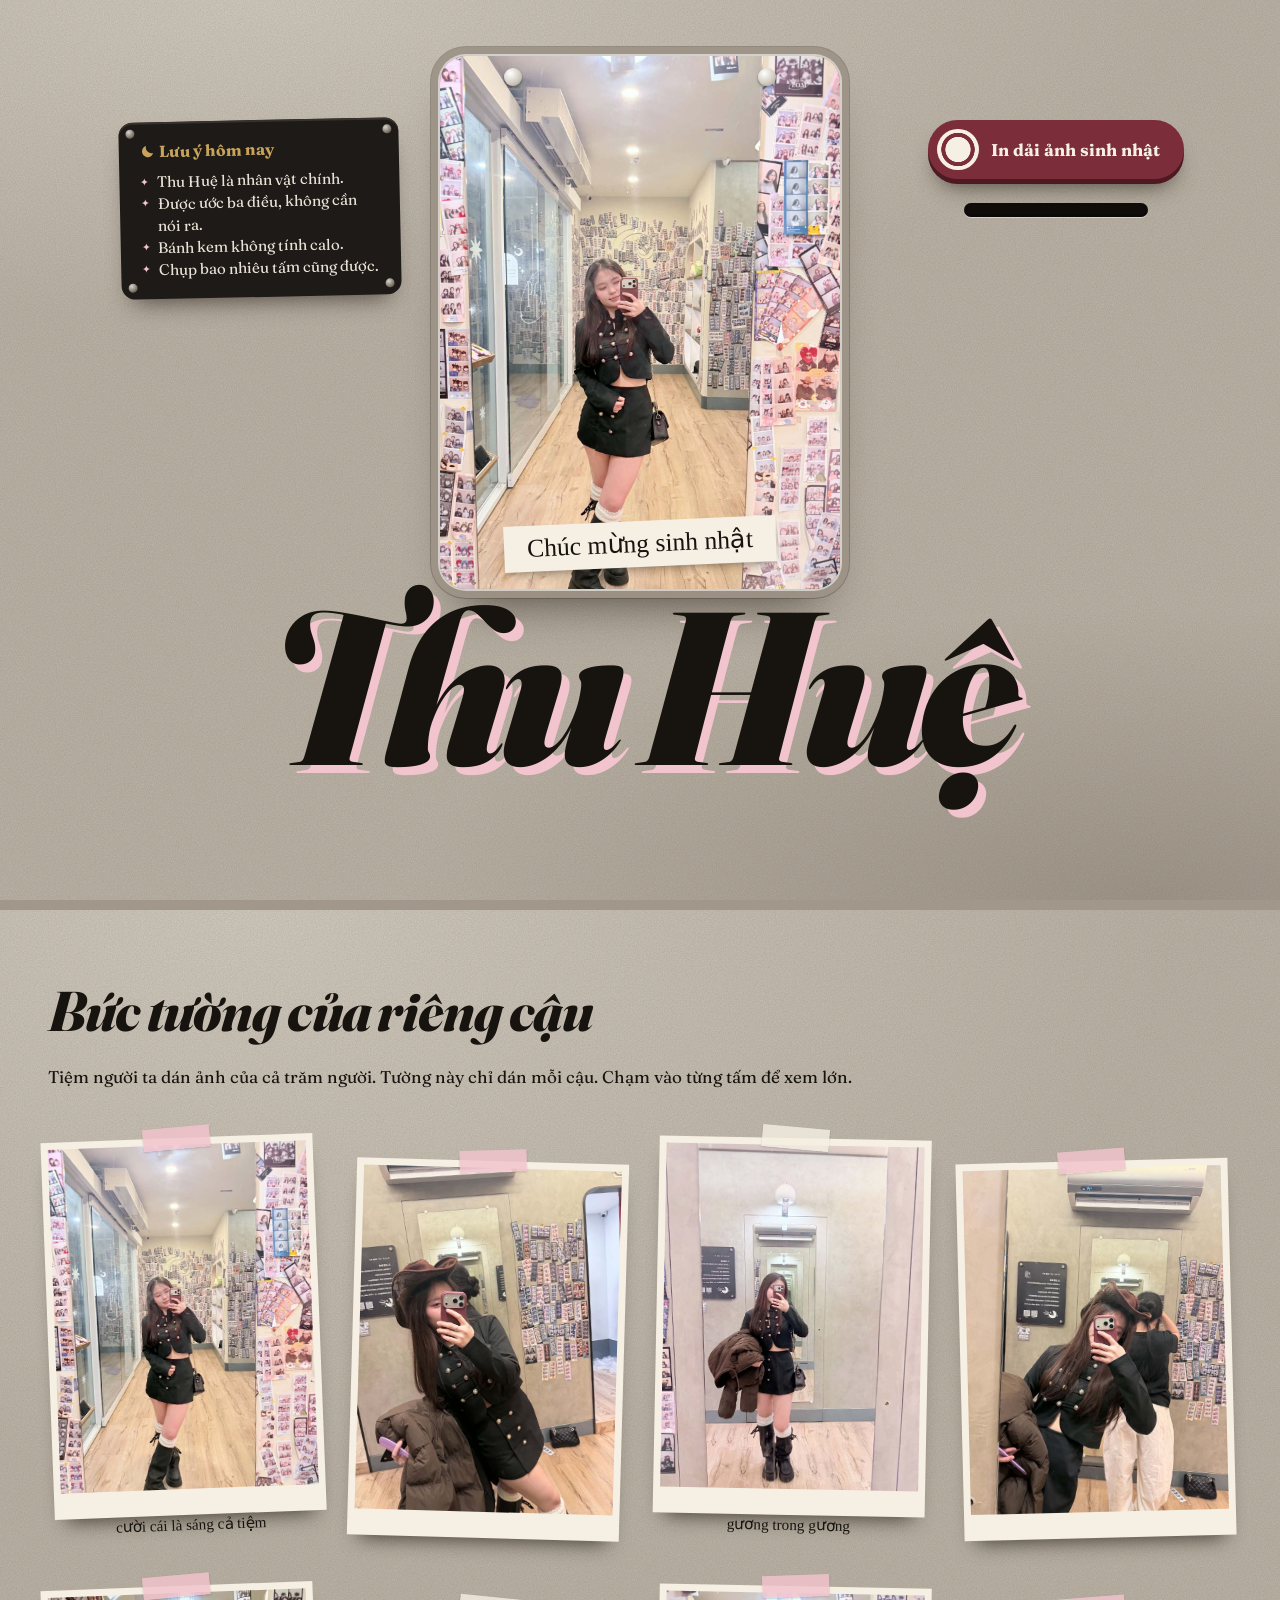
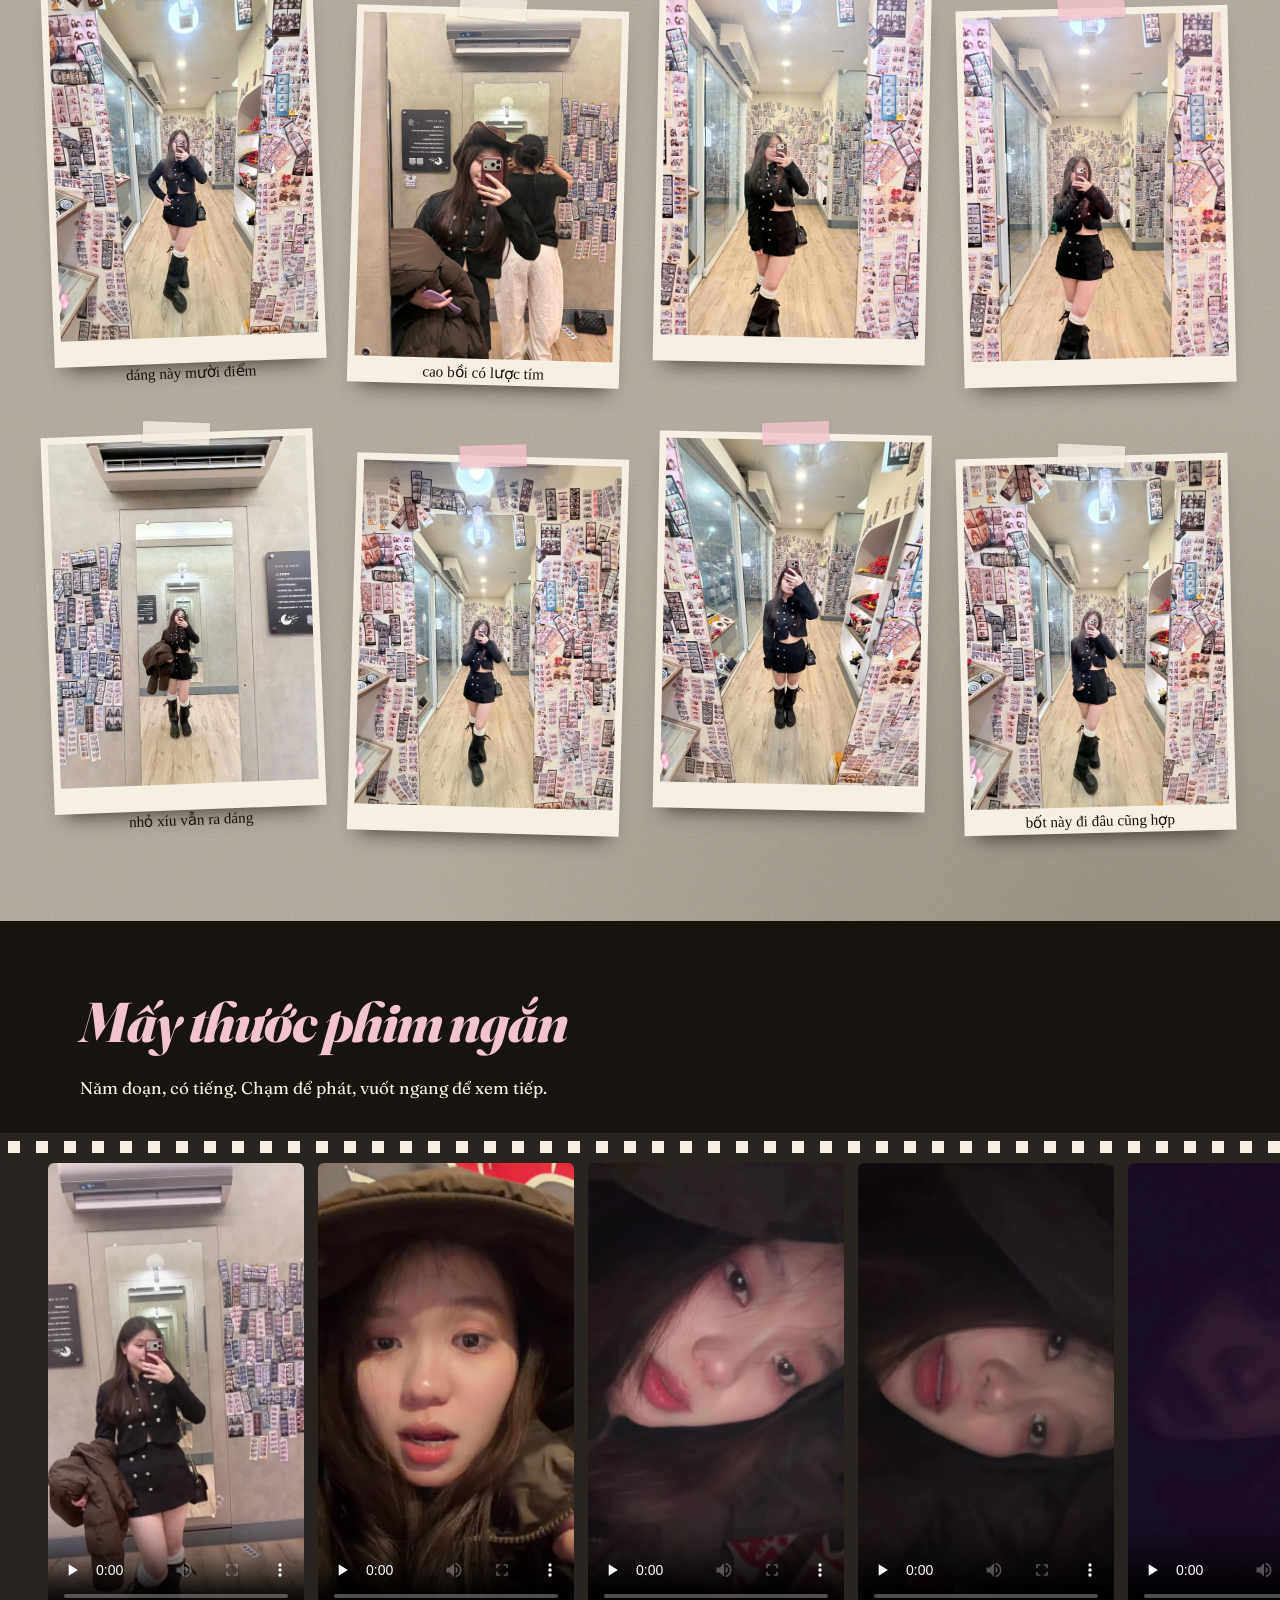
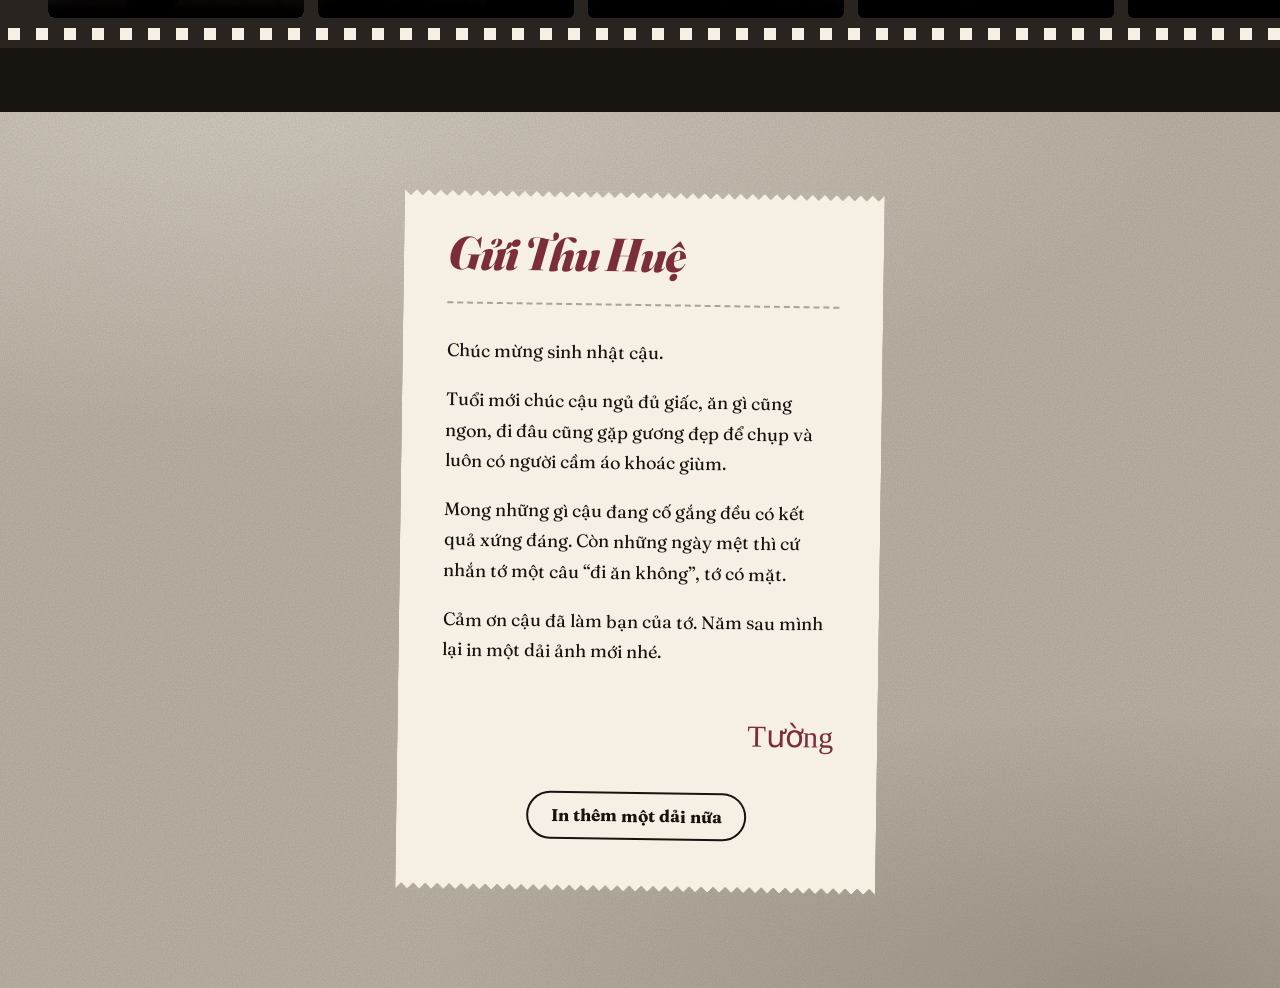
==== sn/index.html @ 232fa2b9 "Add birthday page for Thu Huệ under sn/ Photobooth-themed single page: mirror hero, printable photo " ====
<!doctype html>
<html lang="vi">
<head>
<meta charset="utf-8">
<meta name="viewport" content="width=device-width, initial-scale=1, viewport-fit=cover">
<meta name="robots" content="noindex, nofollow">
<meta name="theme-color" content="#bdb5a8">
<title>Chúc mừng sinh nhật Thu Huệ</title>
<meta name="description" content="Một tiệm photobooth nhỏ mở riêng cho sinh nhật Thu Huệ.">
<meta property="og:title" content="Chúc mừng sinh nhật Thu Huệ">
<meta property="og:description" content="Có một dải ảnh đang chờ cậu bấm in.">
<meta property="og:image" content="assets/img/p01-s.jpg">
<link rel="preload" href="assets/fonts/fraunces-italic-vietnamese.woff2" as="font" type="font/woff2" crossorigin>
<link rel="stylesheet" href="fonts.css">
<link rel="stylesheet" href="style.css?v=1">
</head>
<body>

<div class="flash" aria-hidden="true"></div>
<canvas class="confetti" aria-hidden="true"></canvas>

<header class="hero wall">
  <aside class="plaque" aria-label="Lưu ý hôm nay">
    <i class="screw s1"></i><i class="screw s2"></i><i class="screw s3"></i><i class="screw s4"></i>
    <p class="plaque-title">
      <svg class="moon" viewBox="0 0 24 24" aria-hidden="true"><path d="M20 14.5A8.5 8.5 0 0 1 9.5 4a8.5 8.5 0 1 0 10.5 10.5z"/></svg>
      Lưu ý hôm nay
    </p>
    <ul>
      <li>Thu Huệ là nhân vật chính.</li>
      <li>Được ước ba điều, không cần nói ra.</li>
      <li>Bánh kem không tính calo.</li>
      <li>Chụp bao nhiêu tấm cũng được.</li>
    </ul>
  </aside>

  <div class="mirror">
    <i class="mount m1"></i><i class="mount m2"></i>
    <img src="assets/img/p01.jpg" alt="Thu Huệ chụp ảnh qua gương trong tiệm photobooth, mặc áo khoác đen cúc vàng" width="1200" height="1600" fetchpriority="high">
    <span class="mirror-shine" aria-hidden="true"></span>
  </div>

  <h1 class="title">
    <span class="title-small">Chúc mừng sinh nhật</span>
    <span class="title-name">Thu Huệ</span>
  </h1>

  <div class="booth">
    <button class="shutter" type="button" aria-controls="strip" aria-expanded="false">
      <span class="shutter-ring" aria-hidden="true"></span>
      <span class="shutter-label">In dải ảnh sinh nhật</span>
    </button>
    <div class="slot" aria-hidden="true"></div>
    <div class="strip-window">
      <figure class="strip" id="strip" hidden>
        <img src="assets/img/p02-s.jpg" alt="Thu Huệ đội mũ cao bồi nâu, che nửa mặt bằng điện thoại" loading="lazy" style="object-position:50% 38%">
        <img src="assets/img/p04-s.jpg" alt="Thu Huệ mỉm cười trong hành lang dán kín ảnh" loading="lazy" style="object-position:50% 52%">
        <img src="assets/img/p03-s.jpg" alt="Thu Huệ nghiêng đầu với chiếc mũ cao bồi" loading="lazy" style="object-position:55% 48%">
        <img src="assets/img/p05-s.jpg" alt="Thu Huệ chống tay lên hông trước gương" loading="lazy" style="object-position:50% 52%">
        <figcaption>
          <svg class="moon" viewBox="0 0 24 24" aria-hidden="true"><path d="M20 14.5A8.5 8.5 0 0 1 9.5 4a8.5 8.5 0 1 0 10.5 10.5z"/></svg>
          Thu Huệ, tuổi mới
        </figcaption>
      </figure>
    </div>
  </div>
</header>

<main>
  <section class="gallery wall" aria-labelledby="g-title">
    <h2 id="g-title">Bức tường của riêng cậu</h2>
    <p class="lede">Tiệm người ta dán ảnh của cả trăm người. Tường này chỉ dán mỗi cậu. Chạm vào từng tấm để xem lớn.</p>
    <ul class="pins">
      <li><button type="button" data-i="0"><img src="assets/img/p01-s.jpg" alt="Thu Huệ mỉm cười, nhắm mắt, chụp qua gương" loading="lazy" width="640" height="853"></button><span class="note">cười cái là sáng cả tiệm</span></li>
      <li><button type="button" data-i="1"><img src="assets/img/p02-s.jpg" alt="Cận cảnh Thu Huệ đội mũ cao bồi nâu" loading="lazy" width="640" height="853"></button></li>
      <li><button type="button" data-i="2"><img src="assets/img/p06-s.jpg" alt="Thu Huệ đứng trước gương vô cực, tay ôm áo phao nâu" loading="lazy" width="640" height="853"></button><span class="note">gương trong gương</span></li>
      <li><button type="button" data-i="3"><img src="assets/img/p03-s.jpg" alt="Thu Huệ nghiêng người, mũ cao bồi lệch một bên" loading="lazy" width="640" height="853"></button></li>
      <li><button type="button" data-i="4"><img src="assets/img/p05-s.jpg" alt="Thu Huệ chống hông giữa hành lang dán ảnh" loading="lazy" width="640" height="853"></button><span class="note">dáng này mười điểm</span></li>
      <li><button type="button" data-i="5"><img src="assets/img/p07-s.jpg" alt="Thu Huệ đội mũ cao bồi, tay cầm lược tím" loading="lazy" width="640" height="853"></button><span class="note">cao bồi có lược tím</span></li>
      <li><button type="button" data-i="6"><img src="assets/img/p04-s.jpg" alt="Thu Huệ cười nhẹ sau chiếc điện thoại" loading="lazy" width="640" height="853"></button></li>
      <li><button type="button" data-i="7"><img src="assets/img/p08-s.jpg" alt="Thu Huệ giữa tiệm photobooth, tường dán kín dải ảnh" loading="lazy" width="640" height="853"></button></li>
      <li><button type="button" data-i="8"><img src="assets/img/p10-s.jpg" alt="Tấm gương trên tường bê tông, Thu Huệ đứng nhỏ xíu ở giữa" loading="lazy" width="640" height="853"></button><span class="note">nhỏ xíu vẫn ra dáng</span></li>
      <li><button type="button" data-i="9"><img src="assets/img/p09-s.jpg" alt="Toàn cảnh bức tường ảnh, Thu Huệ đứng giữa khung gương" loading="lazy" width="640" height="853"></button></li>
      <li><button type="button" data-i="10"><img src="assets/img/p12-s.jpg" alt="Thu Huệ chụp từ góc cao, điện thoại che mặt" loading="lazy" width="640" height="853"></button></li>
      <li><button type="button" data-i="11"><img src="assets/img/p11-s.jpg" alt="Thu Huệ bước trong hành lang photobooth" loading="lazy" width="640" height="853"></button><span class="note">bốt này đi đâu cũng hợp</span></li>
    </ul>
  </section>

  <section class="reel" aria-labelledby="r-title">
    <h2 id="r-title">Mấy thước phim ngắn</h2>
    <p class="lede">Năm đoạn, có tiếng. Chạm để phát, vuốt ngang để xem tiếp.</p>
    <div class="film" tabindex="0" role="group" aria-label="Năm video, vuốt ngang để xem">
      <div class="frame"><video src="assets/video/v1.mp4" poster="assets/video/v1.jpg" preload="none" playsinline controls aria-label="Video Thu Huệ xoay người trước gương"></video></div>
      <div class="frame"><video src="assets/video/v2.mp4" poster="assets/video/v2.jpg" preload="none" playsinline controls aria-label="Video Thu Huệ đội mũ, quay cận mặt"></video></div>
      <div class="frame"><video src="assets/video/v3.mp4" poster="assets/video/v3.jpg" preload="none" playsinline controls aria-label="Video Thu Huệ nằm nghiêng nhìn vào máy"></video></div>
      <div class="frame"><video src="assets/video/v4.mp4" poster="assets/video/v4.jpg" preload="none" playsinline controls aria-label="Video Thu Huệ nằm nghiêng, ánh sáng tối"></video></div>
      <div class="frame"><video src="assets/video/v5.mp4" poster="assets/video/v5.jpg" preload="none" playsinline controls aria-label="Video quay trong phòng tối"></video></div>
    </div>
  </section>

  <section class="letter-wrap wall" aria-labelledby="l-title">
    <article class="receipt">
      <h2 id="l-title">Gửi Thu Huệ</h2>
      <p>Chúc mừng sinh nhật cậu.</p>
      <p>Tuổi mới chúc cậu ngủ đủ giấc, ăn gì cũng ngon, đi đâu cũng gặp gương đẹp để chụp và luôn có người cầm áo khoác giùm.</p>
      <p>Mong những gì cậu đang cố gắng đều có kết quả xứng đáng. Còn những ngày mệt thì cứ nhắn tớ một câu “đi ăn không”, tớ có mặt.</p>
      <p>Cảm ơn cậu đã làm bạn của tớ. Năm sau mình lại in một dải ảnh mới nhé.</p>
      <p class="sign">Tường</p>
      <button class="again" type="button">In thêm một dải nữa</button>
    </article>
  </section>
</main>

<dialog class="lightbox" aria-label="Xem ảnh lớn">
  <img alt="">
  <div class="lb-bar">
    <button type="button" class="lb-prev" aria-label="Ảnh trước">‹</button>
    <span class="lb-count" aria-live="polite"></span>
    <button type="button" class="lb-next" aria-label="Ảnh sau">›</button>
    <button type="button" class="lb-close">Đóng</button>
  </div>
</dialog>

<script src="script.js?v=1" defer></script>
</body>
</html>
---- sn/fonts.css ----
@font-face {
  font-family: 'Fraunces';
  font-style: italic;
  font-weight: 300 900;
  font-display: swap;
  src: url(assets/fonts/fraunces-italic-vietnamese.woff2) format('woff2');
  unicode-range: U+0102-0103, U+0110-0111, U+0128-0129, U+0168-0169, U+01A0-01A1, U+01AF-01B0, U+0300-0301, U+0303-0304, U+0308-0309, U+0323, U+0329, U+1EA0-1EF9, U+20AB;
}
@font-face {
  font-family: 'Fraunces';
  font-style: italic;
  font-weight: 300 900;
  font-display: swap;
  src: url(assets/fonts/fraunces-italic-latin-ext.woff2) format('woff2');
  unicode-range: U+0100-02BA, U+02BD-02C5, U+02C7-02CC, U+02CE-02D7, U+02DD-02FF, U+0304, U+0308, U+0329, U+1D00-1DBF, U+1E00-1E9F, U+1EF2-1EFF, U+2020, U+20A0-20AB, U+20AD-20C4, U+2113, U+2C60-2C7F, U+A720-A7FF;
}
@font-face {
  font-family: 'Fraunces';
  font-style: italic;
  font-weight: 300 900;
  font-display: swap;
  src: url(assets/fonts/fraunces-italic-latin.woff2) format('woff2');
  unicode-range: U+0000-00FF, U+0131, U+0152-0153, U+02BB-02BC, U+02C6, U+02DA, U+02DC, U+0304, U+0308, U+0329, U+2000-206F, U+20AC, U+2122, U+2191, U+2193, U+2212, U+2215, U+FEFF, U+FFFD;
}
@font-face {
  font-family: 'Fraunces';
  font-style: normal;
  font-weight: 300 900;
  font-display: swap;
  src: url(assets/fonts/fraunces-normal-vietnamese.woff2) format('woff2');
  unicode-range: U+0102-0103, U+0110-0111, U+0128-0129, U+0168-0169, U+01A0-01A1, U+01AF-01B0, U+0300-0301, U+0303-0304, U+0308-0309, U+0323, U+0329, U+1EA0-1EF9, U+20AB;
}
@font-face {
  font-family: 'Fraunces';
  font-style: normal;
  font-weight: 300 900;
  font-display: swap;
  src: url(assets/fonts/fraunces-normal-latin-ext.woff2) format('woff2');
  unicode-range: U+0100-02BA, U+02BD-02C5, U+02C7-02CC, U+02CE-02D7, U+02DD-02FF, U+0304, U+0308, U+0329, U+1D00-1DBF, U+1E00-1E9F, U+1EF2-1EFF, U+2020, U+20A0-20AB, U+20AD-20C4, U+2113, U+2C60-2C7F, U+A720-A7FF;
}
@font-face {
  font-family: 'Fraunces';
  font-style: normal;
  font-weight: 300 900;
  font-display: swap;
  src: url(assets/fonts/fraunces-normal-latin.woff2) format('woff2');
  unicode-range: U+0000-00FF, U+0131, U+0152-0153, U+02BB-02BC, U+02C6, U+02DA, U+02DC, U+0304, U+0308, U+0329, U+2000-206F, U+20AC, U+2122, U+2191, U+2193, U+2212, U+2215, U+FEFF, U+FFFD;
}
@font-face {
  font-family: 'Pangolin';
  font-style: normal;
  font-weight: 400;
  font-display: swap;
  src: url(assets/fonts/pangolin-normal-vietnamese.woff2) format('woff2');
  unicode-range: U+0102-0103, U+0110-0111, U+0128-0129, U+0168-0169, U+01A0-01A1, U+01AF-01B0, U+0300-0301, U+0303-0304, U+0308-0309, U+0323, U+0329, U+1EA0-1EF9, U+20AB;
}
@font-face {
  font-family: 'Pangolin';
  font-style: normal;
  font-weight: 400;
  font-display: swap;
  src: url(assets/fonts/pangolin-normal-latin-ext.woff2) format('woff2');
  unicode-range: U+0100-02BA, U+02BD-02C5, U+02C7-02CC, U+02CE-02D7, U+02DD-02FF, U+0304, U+0308, U+0329, U+1D00-1DBF, U+1E00-1E9F, U+1EF2-1EFF, U+2020, U+20A0-20AB, U+20AD-20C4, U+2113, U+2C60-2C7F, U+A720-A7FF;
}
@font-face {
  font-family: 'Pangolin';
  font-style: normal;
  font-weight: 400;
  font-display: swap;
  src: url(assets/fonts/pangolin-normal-latin.woff2) format('woff2');
  unicode-range: U+0000-00FF, U+0131, U+0152-0153, U+02BB-02BC, U+02C6, U+02DA, U+02DC, U+0304, U+0308, U+0329, U+2000-206F, U+20AC, U+2122, U+2191, U+2193, U+2212, U+2215, U+FEFF, U+FFFD;
}
---- sn/style.css ----
/* Tiệm photobooth sinh nhật Thu Huệ
   Bảng màu lấy từ chính bộ ảnh: tường bê tông, áo khoác đen cúc vàng,
   ốp điện thoại đỏ mận, dải ảnh hồng phấn. */
:root {
  --wall: #bdb5a8;
  --wall-deep: #a1978a;
  --ink: #17130f;
  --paper: #f6efe3;
  --plum: #7b2d3a;
  --gold: #c8a35a;
  --pink: #f2c4cd;
  --display: "Fraunces", "Times New Roman", serif;
  --hand: "Pangolin", "Comic Sans MS", cursive;
  --pad: clamp(16px, 5vw, 48px);
}

*, *::before, *::after { box-sizing: border-box; }
html { scroll-behavior: smooth; -webkit-text-size-adjust: 100%; }
body {
  margin: 0;
  background: var(--wall);
  color: var(--ink);
  font-family: var(--display);
  font-size: 1.0625rem;
  line-height: 1.6;
  overflow-x: hidden;
}
img, video { display: block; max-width: 100%; }
img { height: auto; }
button { font: inherit; color: inherit; cursor: pointer; }
:focus-visible { outline: 3px solid var(--plum); outline-offset: 3px; }

/* Tường bê tông: nhiễu hạt + vệt sáng loang */
.wall {
  background-color: var(--wall);
  background-image:
    url("data:image/svg+xml,%3Csvg xmlns='http://www.w3.org/2000/svg' width='240' height='240'%3E%3Cfilter id='n'%3E%3CfeTurbulence type='fractalNoise' baseFrequency='.85' numOctaves='3' stitchTiles='stitch'/%3E%3CfeColorMatrix values='0 0 0 0 .1 0 0 0 0 .08 0 0 0 0 .06 0 0 0 .22 0'/%3E%3C/filter%3E%3Crect width='240' height='240' filter='url(%23n)'/%3E%3C/svg%3E"),
    radial-gradient(120% 60% at 20% 0%, rgba(255, 250, 240, .35), transparent 60%),
    radial-gradient(90% 50% at 90% 100%, rgba(60, 48, 36, .22), transparent 65%);
}

h2 {
  font-size: clamp(2rem, 7vw, 3.5rem);
  font-weight: 800;
  font-style: italic;
  font-variation-settings: "opsz" 144;
  line-height: 1.05;
  letter-spacing: -.02em;
  margin: 0 0 .4em;
}
.lede { max-width: 34em; margin: 0 0 2rem; }

.moon { width: 1em; height: 1em; fill: currentColor; vertical-align: -.12em; }

/* ---------- Hero ---------- */
.hero {
  position: relative;
  min-height: 100svh;
  padding: var(--pad) var(--pad) 5rem;
  display: grid;
  grid-template-columns: minmax(0, 1fr);
  justify-items: center;
  row-gap: 1.25rem;
}

.plaque {
  position: relative;
  justify-self: start;
  background: #1d1a17;
  color: #e9e2d6;
  border-radius: 14px;
  padding: 1.1rem 1.4rem 1.1rem 1.3rem;
  font-size: .875rem;
  line-height: 1.45;
  box-shadow: 0 2px 0 #38322c inset, 0 14px 24px -12px rgba(30, 22, 14, .7);
  max-width: 17.5rem;
  transform: rotate(-1.2deg);
}
.plaque-title {
  margin: 0 0 .5rem;
  font-weight: 700;
  font-size: 1rem;
  color: var(--gold);
}
.plaque ul { margin: 0; padding: 0; list-style: none; }
.plaque li { padding-left: 1.1em; position: relative; }
.plaque li::before { content: "✦"; position: absolute; left: 0; font-size: .7em; top: .3em; color: var(--pink); }
.screw {
  position: absolute; width: 9px; height: 9px; border-radius: 50%;
  background: radial-gradient(circle at 35% 30%, #d9d3c9, #6d665d 70%);
}
.s1 { top: 7px; left: 7px; } .s2 { top: 7px; right: 7px; }
.s3 { bottom: 7px; left: 7px; } .s4 { bottom: 7px; right: 7px; }

.mirror {
  position: relative;
  width: min(100%, 25rem);
  aspect-ratio: 3 / 4;
  border-radius: 26px;
  overflow: hidden;
  background: #8d857a;
  box-shadow:
    0 0 0 2px rgba(255, 255, 255, .55),
    0 0 0 9px rgba(160, 151, 138, .9),
    0 0 0 10px rgba(70, 58, 46, .35),
    0 30px 50px -22px rgba(30, 22, 14, .75);
}
.mirror img { width: 100%; height: 100%; object-fit: cover; object-position: 50% 30%; }
.mount {
  position: absolute; z-index: 2; top: 12px; width: 18px; height: 18px; border-radius: 50%;
  background: radial-gradient(circle at 35% 30%, #fff, #cfc8bc 60%, #9a9186);
  box-shadow: 0 2px 3px rgba(0, 0, 0, .35);
}
.m1 { left: 16%; } .m2 { right: 16%; }
.mirror-shine {
  position: absolute; inset: 0; pointer-events: none;
  background: linear-gradient(115deg, transparent 38%, rgba(255, 255, 255, .28) 46%, transparent 54%);
  transform: translateX(-70%);
  animation: shine 1.6s .5s ease-out forwards;
}
@keyframes shine { to { transform: translateX(70%); } }

.title {
  margin: -3.4rem 0 0;
  position: relative;
  z-index: 3;
  text-align: center;
  line-height: .86;
  font-weight: 400;
}
.title-small {
  display: inline-block;
  font-family: var(--hand);
  font-size: clamp(1.15rem, 4.6vw, 1.6rem);
  background: var(--paper);
  padding: .3em .9em;
  transform: rotate(-2.5deg);
  box-shadow: 0 6px 12px -6px rgba(30, 22, 14, .6);
  line-height: 1.2;
}
.title-name {
  display: block;
  margin-top: .12em;
  font-size: clamp(4.6rem, 25vw, 12rem);
  font-weight: 900;
  font-style: italic;
  font-variation-settings: "opsz" 144, "SOFT" 100, "WONK" 1;
  letter-spacing: -.045em;
  color: var(--ink);
  text-shadow: .035em .035em 0 var(--pink);
  white-space: nowrap;
}

/* Máy in dải ảnh */
.booth { width: min(100%, 22rem); display: grid; justify-items: center; margin-top: .5rem; }
.shutter {
  display: flex; align-items: center; gap: .8rem;
  background: var(--plum); color: var(--paper);
  border: 0; border-radius: 999px;
  padding: .55rem 1.5rem .55rem .6rem;
  font-weight: 700; font-size: 1.0625rem;
  box-shadow: 0 5px 0 #4d1a23, 0 16px 22px -10px rgba(30, 22, 14, .7);
  transition: transform .12s, box-shadow .12s;
}
.shutter:active { transform: translateY(4px); box-shadow: 0 1px 0 #4d1a23, 0 8px 12px -8px rgba(30, 22, 14, .7); }
.shutter-ring {
  width: 2.6rem; height: 2.6rem; border-radius: 50%;
  background: radial-gradient(circle, var(--paper) 0 42%, transparent 44% 56%, var(--paper) 58%);
}
.shutter[aria-expanded="false"] .shutter-ring { animation: pulse 1.8s ease-in-out infinite; }
@keyframes pulse { 50% { transform: scale(.88); } }

.slot {
  width: 11.5rem; height: 14px; margin-top: 1.5rem;
  border-radius: 7px;
  background: #0f0c0a;
  box-shadow: 0 1px 0 rgba(255, 255, 255, .45), 0 -2px 3px rgba(0, 0, 0, .35) inset;
  position: relative; z-index: 2;
}
.strip-window { overflow: hidden; margin-top: -7px; padding: 0 1.5rem 2rem; }
.strip {
  width: 10rem; margin: 0;
  background: var(--ink);
  padding: .5rem .5rem .1rem;
  display: grid; gap: .4rem;
  box-shadow: 0 18px 24px -14px rgba(30, 22, 14, .8);
  transform-origin: 50% 0;
}
.strip[hidden] { display: none; }
.strip img { width: 100%; aspect-ratio: 4 / 3; object-fit: cover; filter: saturate(.92) contrast(1.04); }
.strip figcaption {
  color: var(--pink); font-family: var(--hand);
  font-size: .95rem; text-align: center; padding: .15rem 0 .45rem;
}
.strip.printing { animation: print 2.6s steps(22, end) both, sway 5s 2.6s ease-in-out infinite alternate; }
@keyframes print { from { transform: translateY(-101%); } to { transform: translateY(0); } }
@keyframes sway { from { transform: rotate(-1.4deg); } to { transform: rotate(1.4deg); } }

.flash {
  position: fixed; inset: 0; z-index: 50; background: #fff;
  opacity: 0; pointer-events: none;
}
.flash.on { animation: flash .55s ease-out; }
@keyframes flash { 0% { opacity: 0; } 12% { opacity: 1; } 100% { opacity: 0; } }
.confetti { position: fixed; inset: 0; z-index: 40; width: 100%; height: 100%; pointer-events: none; }

/* ---------- Tường ảnh ---------- */
.gallery { padding: 4.5rem var(--pad) 5.5rem; border-top: 10px solid var(--wall-deep); }
.pins {
  list-style: none; margin: 0; padding: 0;
  display: grid;
  grid-template-columns: repeat(2, minmax(0, 1fr));
  gap: 2rem 1rem;
}
.pins li { position: relative; transform: rotate(var(--r, 0deg)); }
.pins li:nth-child(4n + 1) { --r: -2.2deg; }
.pins li:nth-child(4n + 2) { --r: 1.6deg; margin-top: 1.4rem; }
.pins li:nth-child(4n + 3) { --r: 1.1deg; }
.pins li:nth-child(4n) { --r: -1.4deg; margin-top: 1.4rem; }
.pins button {
  display: block; width: 100%;
  background: var(--paper); border: 0; padding: 7px 7px 26px;
  box-shadow: 0 14px 20px -12px rgba(30, 22, 14, .75);
  transition: transform .18s;
}
.pins button:hover, .pins button:focus-visible { transform: scale(1.03) rotate(calc(var(--r) * -1)); }
.pins img { width: 100%; aspect-ratio: 3 / 4; object-fit: cover; }
/* băng dính giấy */
.pins li::before {
  content: ""; position: absolute; z-index: 1;
  top: -11px; left: 50%; width: 4.2rem; height: 1.35rem;
  transform: translateX(-50%) rotate(-3deg);
  background: rgba(242, 196, 205, .82);
  box-shadow: 0 1px 2px rgba(0, 0, 0, .15);
}
.pins li:nth-child(3n)::before { background: rgba(246, 239, 227, .8); transform: translateX(-50%) rotate(4deg); }
.note {
  position: absolute; left: 0; right: 0; bottom: 3px;
  font-family: var(--hand); font-size: .82rem; line-height: 1.2;
  text-align: center; pointer-events: none; padding: 0 6px;
  white-space: nowrap; overflow: hidden; text-overflow: ellipsis;
}

/* ---------- Thước phim ---------- */
.reel { background: var(--ink); color: var(--paper); padding: 4.5rem 0 4rem; }
.reel h2, .reel .lede { margin-left: var(--pad); margin-right: var(--pad); }
.reel h2 { color: var(--pink); }
.film {
  display: flex; gap: 14px;
  overflow-x: auto; scroll-snap-type: x mandatory;
  padding: 30px var(--pad);
  scrollbar-width: thin; scrollbar-color: var(--gold) transparent;
  /* lỗ phim trên và dưới */
  background:
    radial-gradient(circle, var(--ink) 0 100%) 0 0 / 0 0,
    repeating-linear-gradient(90deg, #f6efe3 0 12px, transparent 12px 28px) local 8px 8px / 100% 12px no-repeat,
    repeating-linear-gradient(90deg, #f6efe3 0 12px, transparent 12px 28px) local 8px calc(100% - 8px) / 100% 12px no-repeat,
    #2a2420;
}
.frame {
  flex: 0 0 min(68vw, 17rem);
  scroll-snap-align: center;
  aspect-ratio: 9 / 16;
  background: #000; border-radius: 6px; overflow: hidden;
}
.frame video { width: 100%; height: 100%; object-fit: cover; }

/* ---------- Lá thư in trên giấy hoá đơn ---------- */
.letter-wrap { padding: 5rem var(--pad) 6rem; display: grid; justify-items: center; }
.receipt {
  width: min(100%, 30rem);
  background: var(--paper);
  padding: 2.5rem clamp(1.4rem, 6vw, 2.75rem) 3.25rem;
  transform: rotate(.8deg);
  box-shadow: 0 26px 40px -22px rgba(30, 22, 14, .8);
  /* mép giấy xé răng cưa */
  --tooth: 12px;
  -webkit-mask:
    conic-gradient(from -45deg at bottom, #0000, #000 1deg 89deg, #0000 90deg) bottom / var(--tooth) 51% repeat-x,
    conic-gradient(from 135deg at top, #0000, #000 1deg 89deg, #0000 90deg) top / var(--tooth) 51% repeat-x;
  mask:
    conic-gradient(from -45deg at bottom, #0000, #000 1deg 89deg, #0000 90deg) bottom / var(--tooth) 51% repeat-x,
    conic-gradient(from 135deg at top, #0000, #000 1deg 89deg, #0000 90deg) top / var(--tooth) 51% repeat-x;
}
.receipt h2 { font-size: clamp(2rem, 8vw, 2.9rem); color: var(--plum); border-bottom: 2px dashed rgba(23, 19, 15, .35); padding-bottom: .5em; margin-bottom: .7em; }
.receipt p { margin: 0 0 1em; font-size: 1.125rem; line-height: 1.7; }
.sign { font-family: var(--hand); font-size: 1.9rem !important; text-align: right; margin-top: 1.4em !important; color: var(--plum); }
.again {
  display: block; margin: 1.5rem auto 0;
  background: none; border: 2px solid var(--ink); border-radius: 999px;
  padding: .5rem 1.4rem; font-weight: 700;
}
.again:hover { background: var(--ink); color: var(--paper); }

/* ---------- Lightbox ---------- */
.lightbox {
  border: 0; padding: 0; background: transparent;
  max-width: 100vw; max-height: 100dvh; width: 100vw; height: 100dvh;
  color: var(--paper);
}
.lightbox[open] { display: grid; grid-template-rows: minmax(0, 1fr) auto; }
.lightbox::backdrop { background: rgba(15, 12, 10, .94); }
.lightbox img { width: 100%; height: 100%; object-fit: contain; padding: 12px; }
.lb-bar { display: flex; align-items: center; justify-content: center; gap: .75rem; padding: .6rem 1rem calc(.9rem + env(safe-area-inset-bottom)); }
.lb-bar button {
  background: var(--paper); color: var(--ink); border: 0; border-radius: 999px;
  min-width: 2.75rem; height: 2.75rem; padding: 0 1rem; font-weight: 700; font-size: 1.1rem;
}
.lb-count { font-family: var(--hand); min-width: 4.5ch; text-align: center; }

/* ---------- Màn hình rộng ---------- */
@media (min-width: 880px) {
  .hero {
    grid-template-columns: minmax(0, 1fr) minmax(0, 25rem) minmax(0, 1fr);
    grid-template-rows: auto auto 1fr;
    column-gap: 2.5rem;
    align-items: start;
    padding-top: 3.5rem;
  }
  .plaque { grid-column: 1; grid-row: 1; justify-self: end; margin-top: 4rem; font-size: .95rem; }
  .mirror { grid-column: 2; grid-row: 1; }
  .title { grid-column: 1 / -1; grid-row: 2; margin-top: -5.5rem; }
  .title-name { font-size: clamp(9rem, 17vw, 15rem); }
  .booth { grid-column: 3; grid-row: 1; justify-self: start; margin-top: 4rem; }
  .pins { grid-template-columns: repeat(4, minmax(0, 1fr)); gap: 3rem 2rem; max-width: 76rem; margin-inline: auto; }
  .gallery h2, .gallery .lede { max-width: 76rem; margin-inline: auto; }
  .gallery .lede { margin-bottom: 3rem; }
  .gallery h2 + .lede { max-width: 76rem; }
  .note { font-size: .95rem; }
  .frame { flex-basis: 16rem; }
  .film { justify-content: safe center; }
  .reel h2, .reel .lede { max-width: 76rem; margin-inline: auto; padding-inline: var(--pad); }
}

@media (prefers-reduced-motion: reduce) {
  html { scroll-behavior: auto; }
  .mirror-shine, .shutter-ring { animation: none !important; }
  .strip.printing { animation: none; }
  .flash.on { animation: none; }
  .pins button { transition: none; }
}
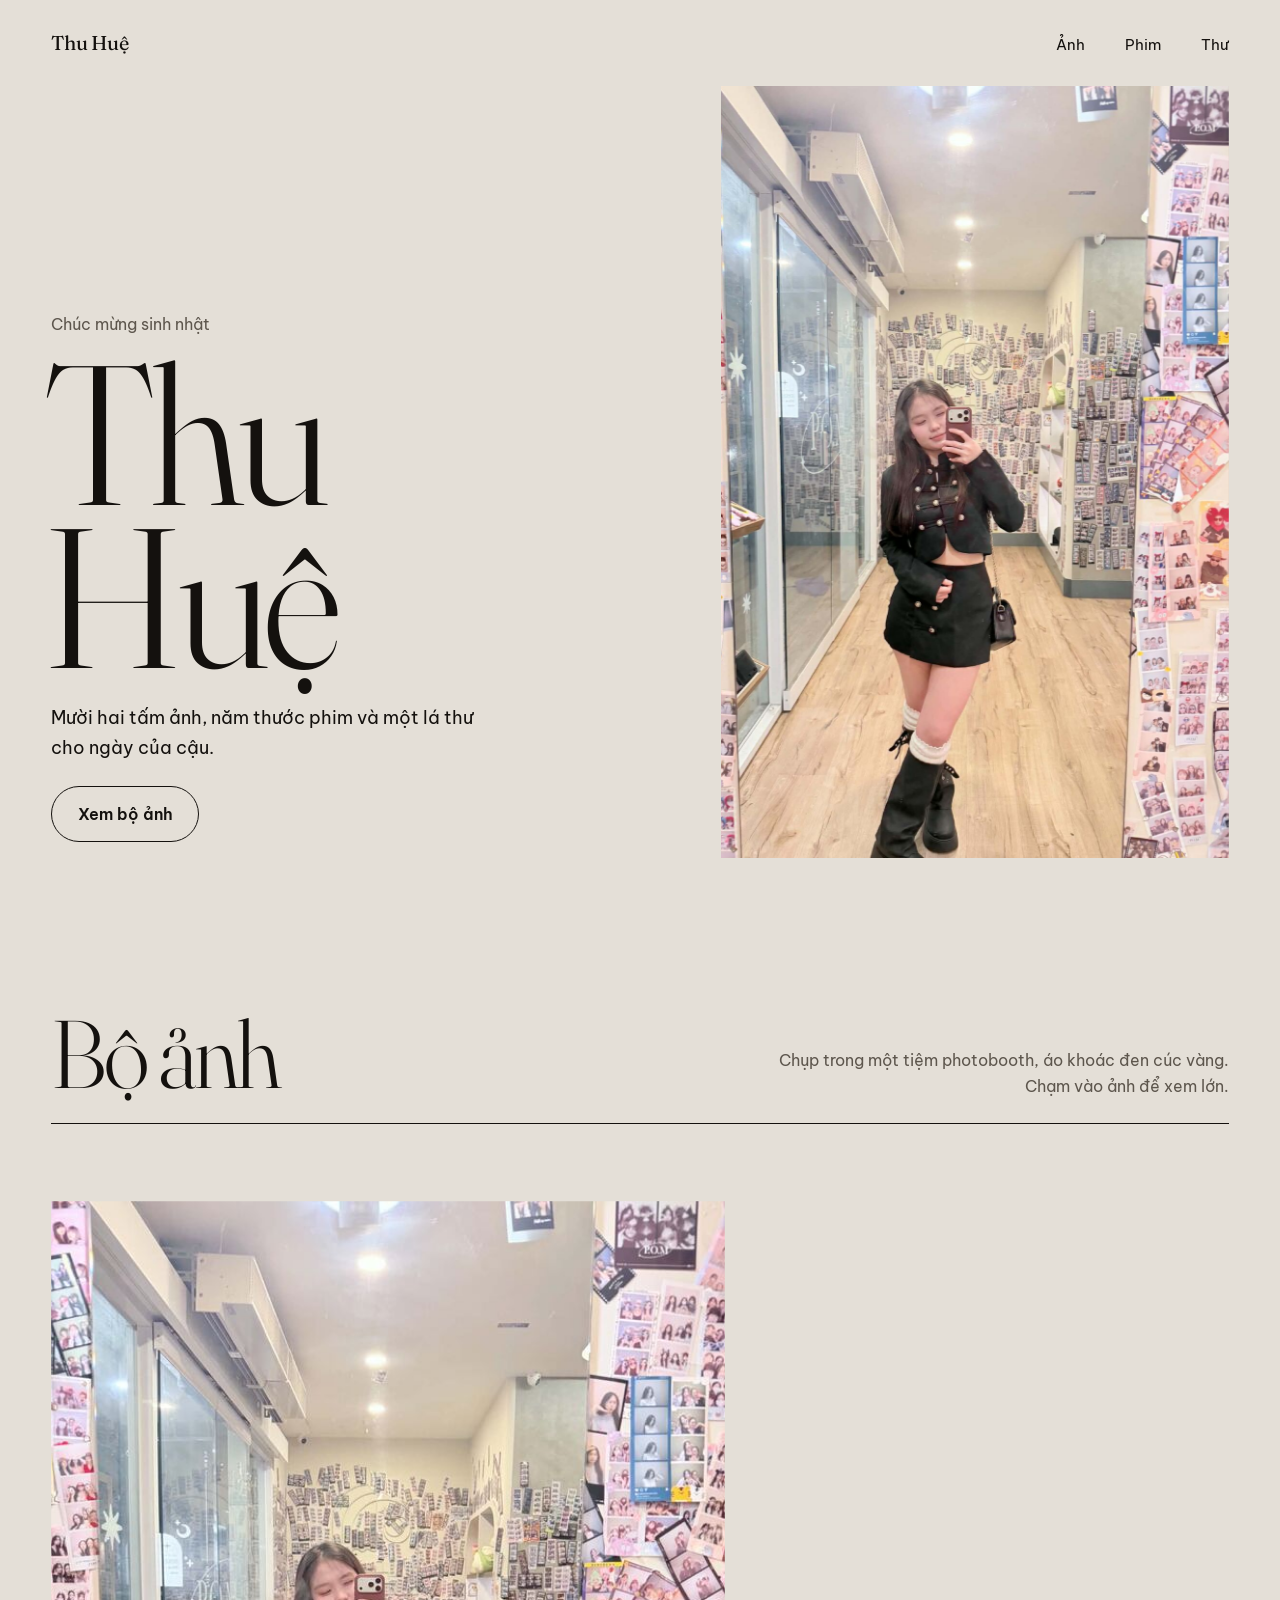
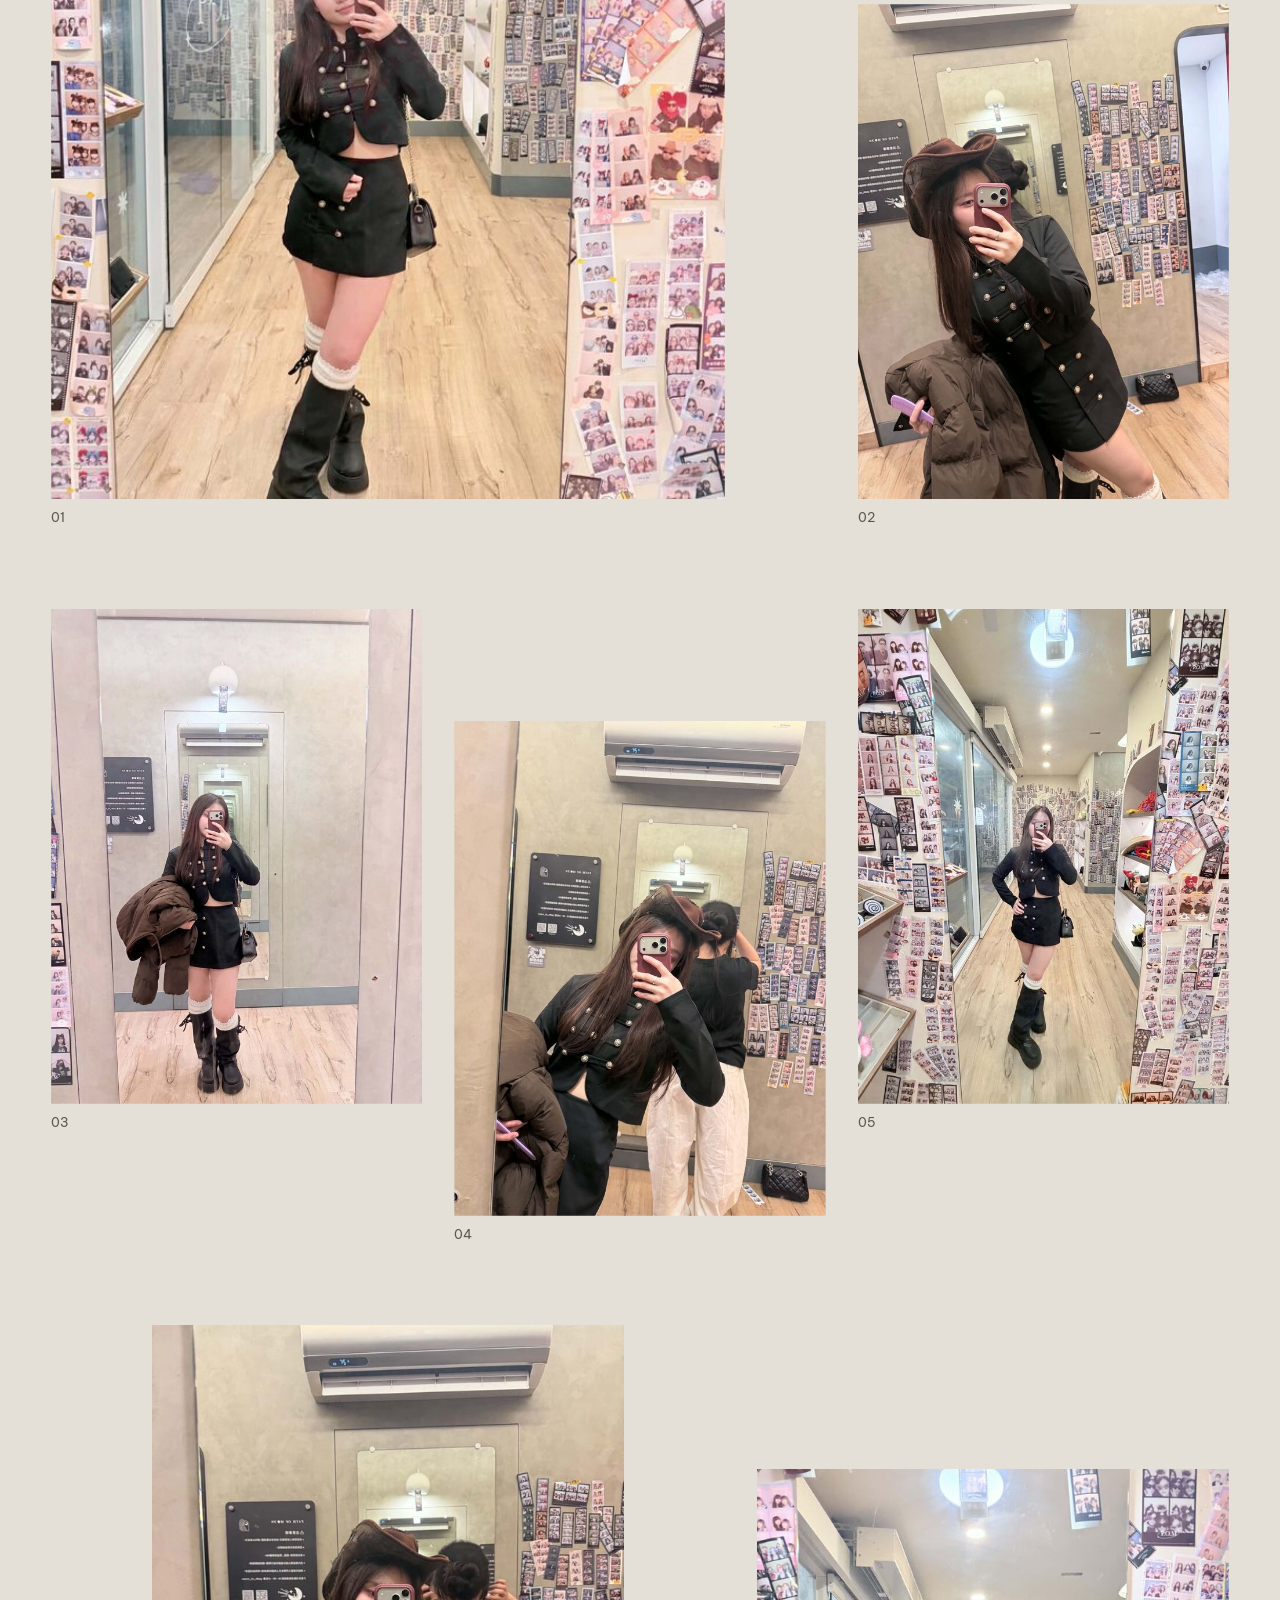
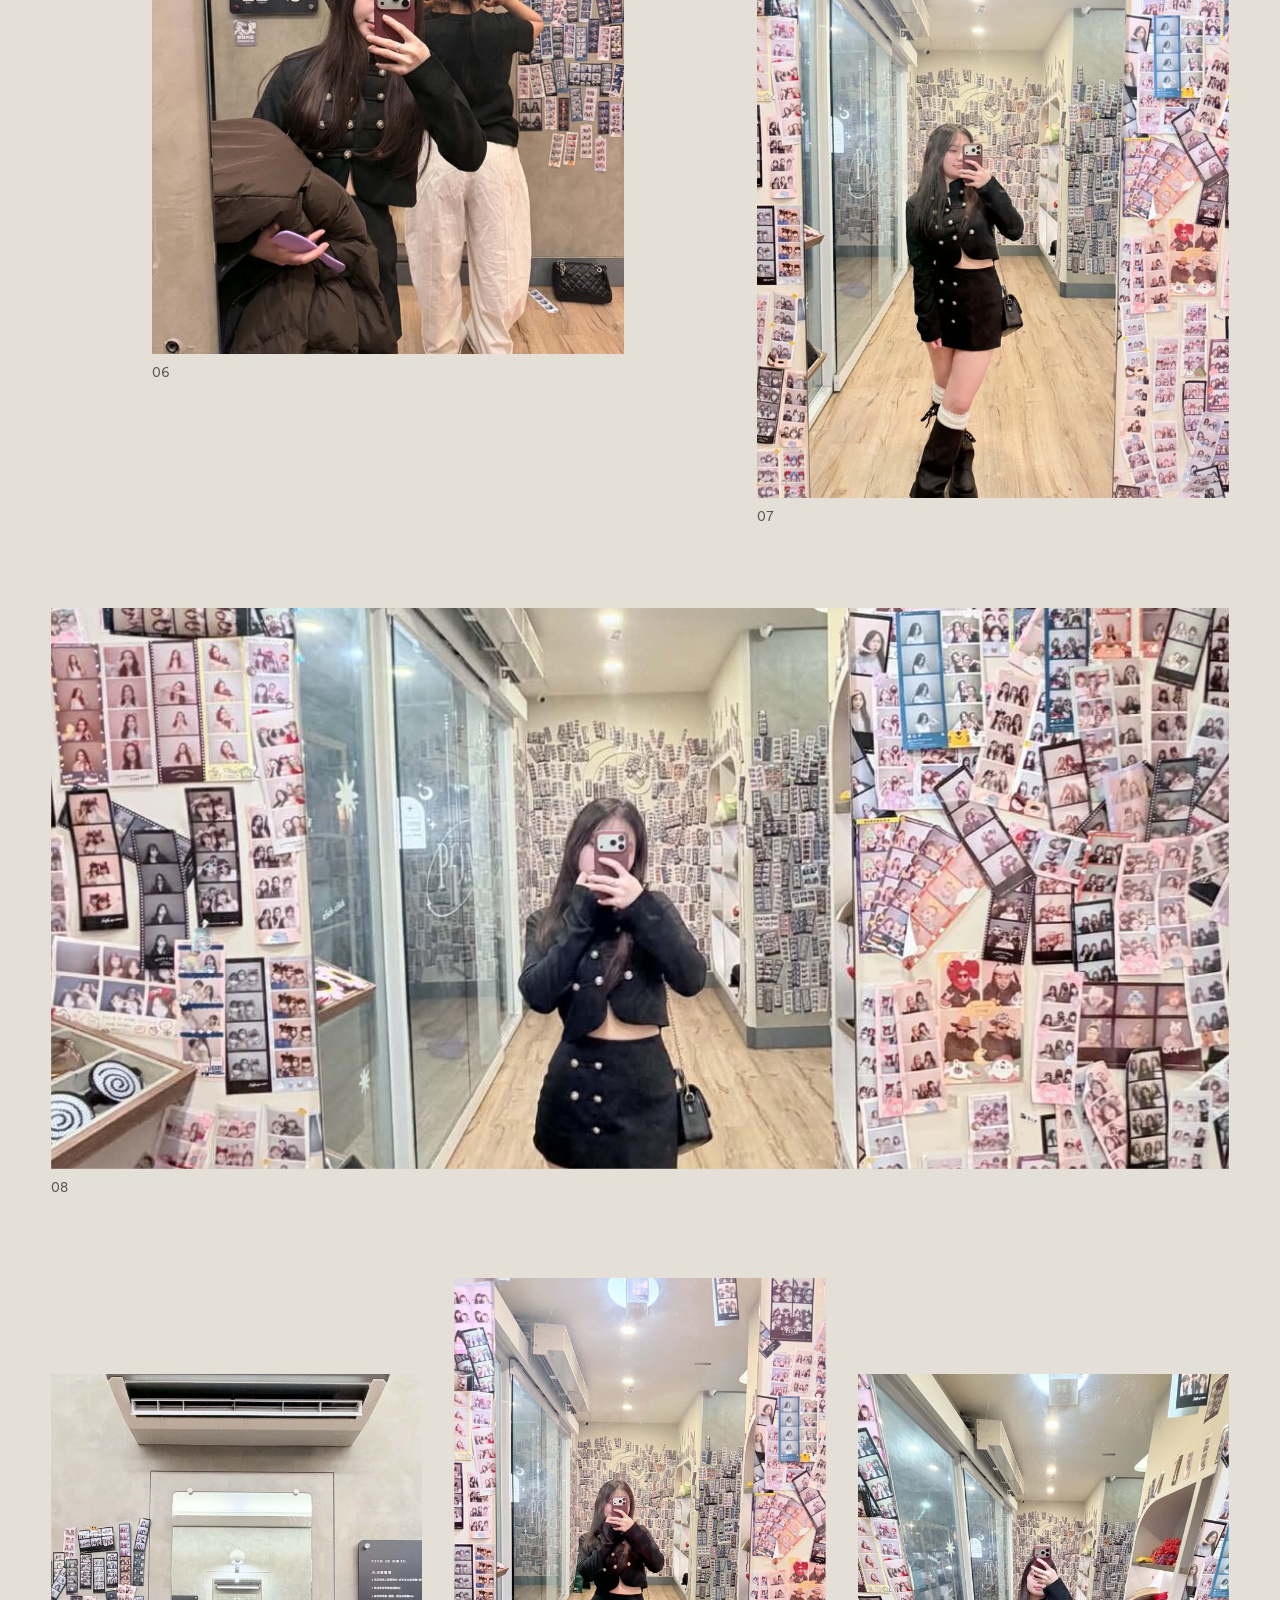
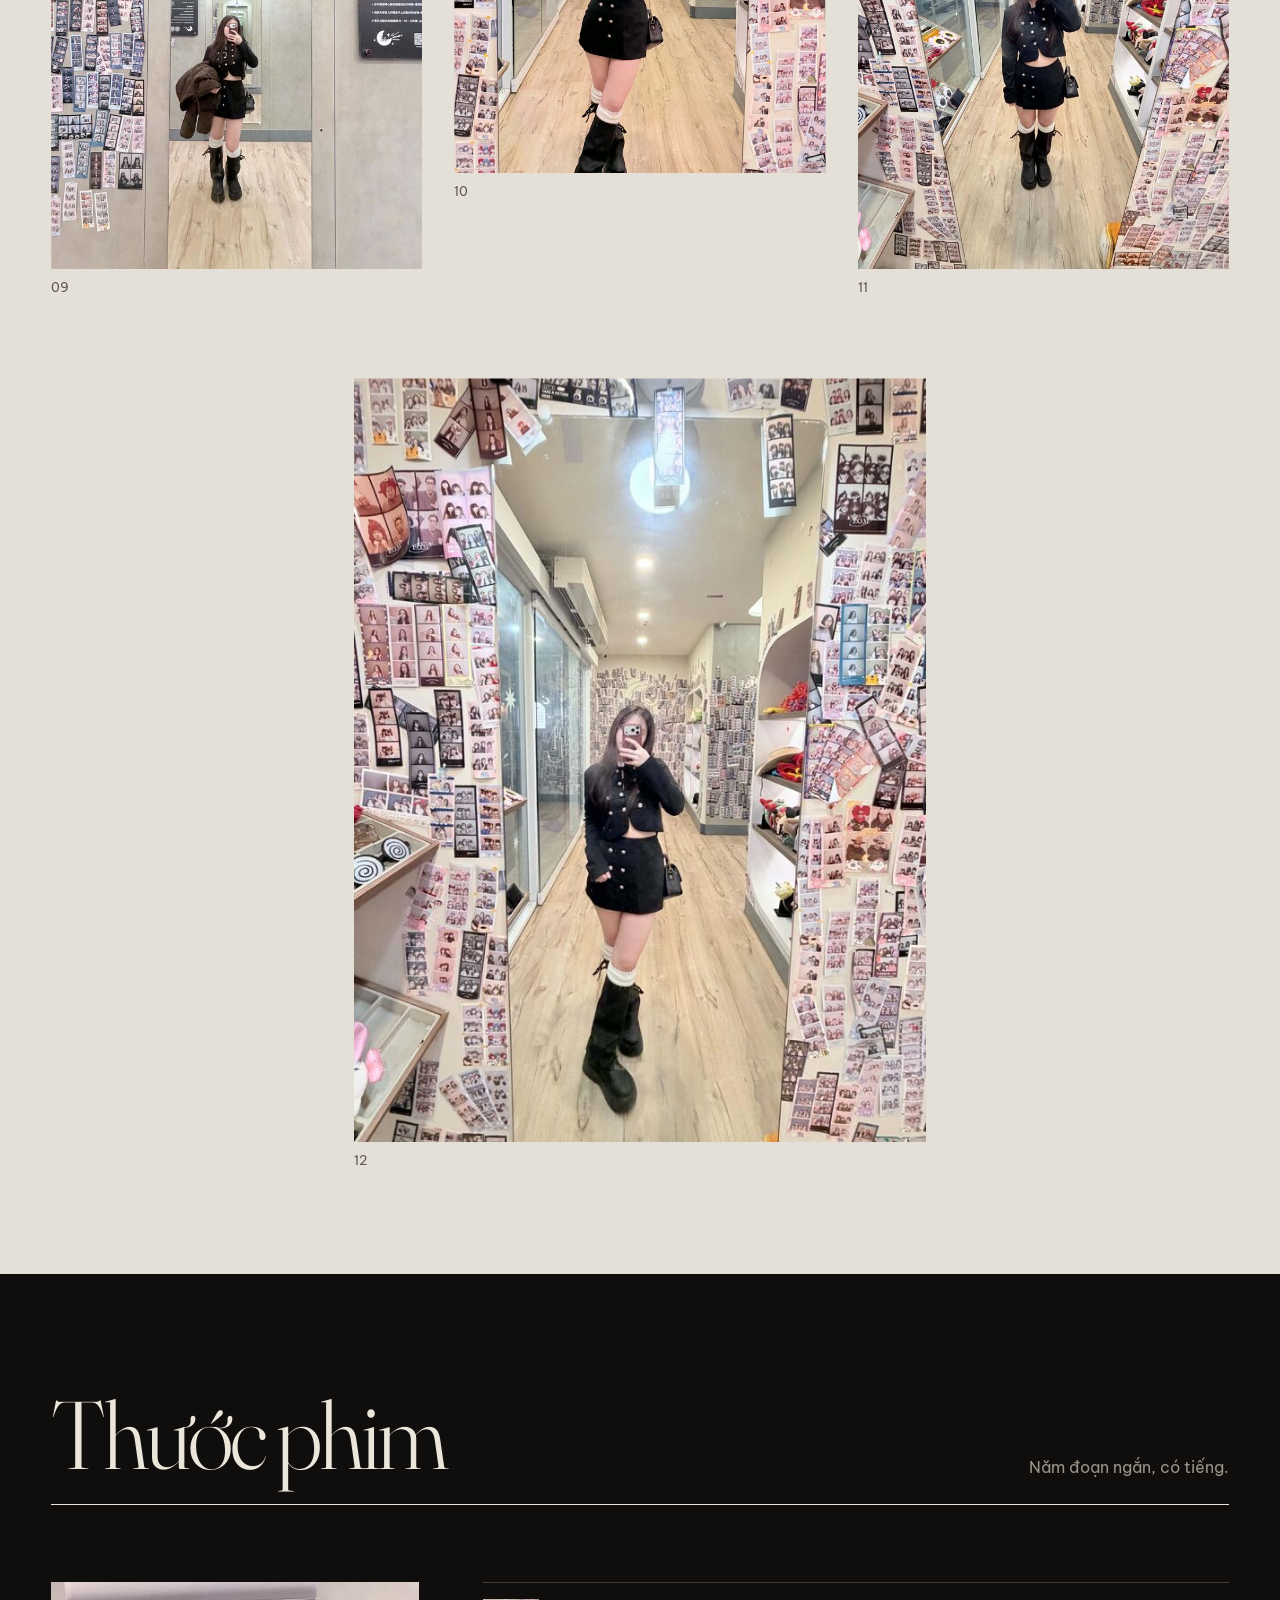
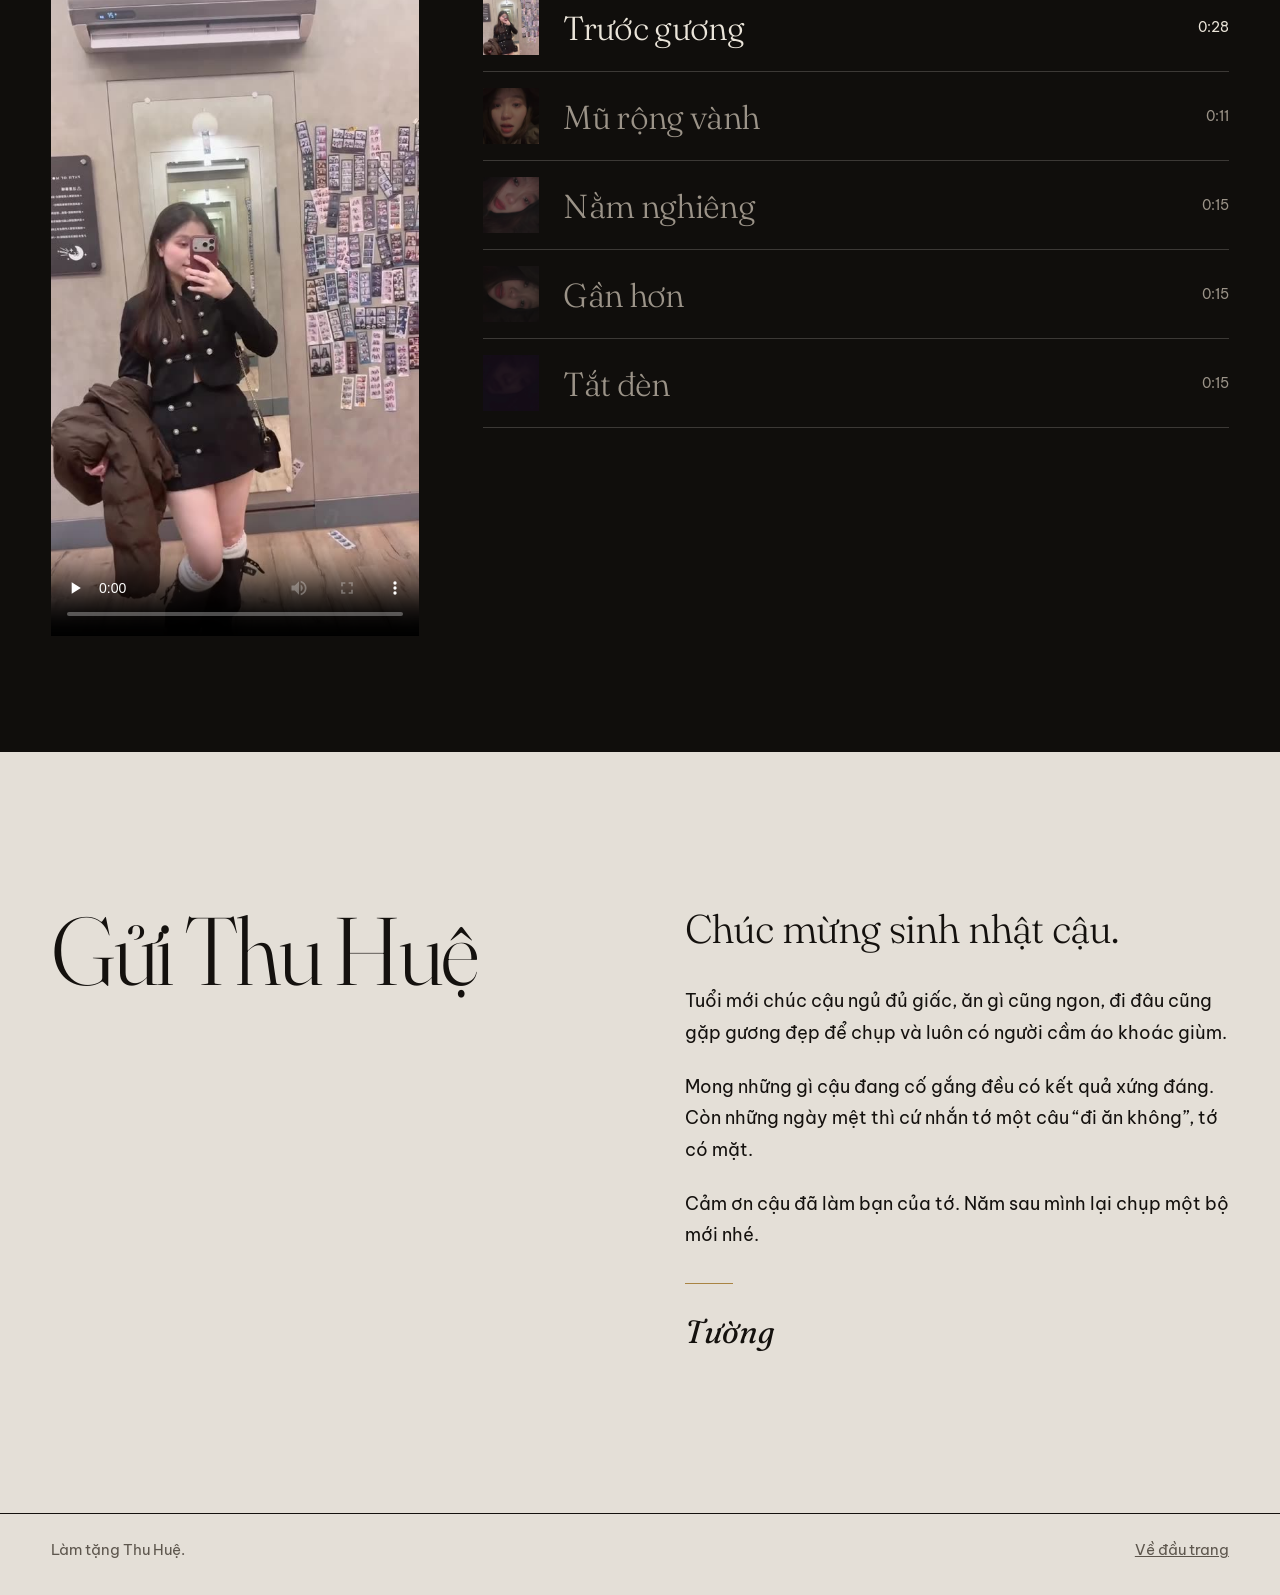
==== commit 5f1fbfa3: "Redesign birthday page as an editorial lookbook Replace the scrapbook treatment with a quieter layou" ====
--- a/sn/index.html
+++ b/sn/index.html
@@ -4,123 +4,109 @@
 <meta charset="utf-8">
 <meta name="viewport" content="width=device-width, initial-scale=1, viewport-fit=cover">
 <meta name="robots" content="noindex, nofollow">
-<meta name="theme-color" content="#bdb5a8">
+<meta name="theme-color" content="#e4dfd7">
 <title>Chúc mừng sinh nhật Thu Huệ</title>
-<meta name="description" content="Một tiệm photobooth nhỏ mở riêng cho sinh nhật Thu Huệ.">
+<meta name="description" content="Mười hai tấm ảnh, năm thước phim và một lá thư cho ngày của Thu Huệ.">
 <meta property="og:title" content="Chúc mừng sinh nhật Thu Huệ">
-<meta property="og:description" content="Có một dải ảnh đang chờ cậu bấm in.">
+<meta property="og:description" content="Mười hai tấm ảnh, năm thước phim và một lá thư.">
 <meta property="og:image" content="assets/img/p01-s.jpg">
-<link rel="preload" href="assets/fonts/fraunces-italic-vietnamese.woff2" as="font" type="font/woff2" crossorigin>
 <link rel="stylesheet" href="fonts.css">
-<link rel="stylesheet" href="style.css?v=1">
+<link rel="stylesheet" href="style.css?v=2">
 </head>
 <body>
 
-<div class="flash" aria-hidden="true"></div>
-<canvas class="confetti" aria-hidden="true"></canvas>
+<header class="hero">
+  <nav class="bar" aria-label="Mục lục">
+    <a class="bar-name" href="#top">Thu Huệ</a>
+    <ul>
+      <li><a href="#anh">Ảnh</a></li>
+      <li><a href="#phim">Phim</a></li>
+      <li><a href="#thu">Thư</a></li>
+    </ul>
+  </nav>
 
-<header class="hero wall">
-  <aside class="plaque" aria-label="Lưu ý hôm nay">
-    <i class="screw s1"></i><i class="screw s2"></i><i class="screw s3"></i><i class="screw s4"></i>
-    <p class="plaque-title">
-      <svg class="moon" viewBox="0 0 24 24" aria-hidden="true"><path d="M20 14.5A8.5 8.5 0 0 1 9.5 4a8.5 8.5 0 1 0 10.5 10.5z"/></svg>
-      Lưu ý hôm nay
-    </p>
-    <ul>
-      <li>Thu Huệ là nhân vật chính.</li>
-      <li>Được ước ba điều, không cần nói ra.</li>
-      <li>Bánh kem không tính calo.</li>
-      <li>Chụp bao nhiêu tấm cũng được.</li>
-    </ul>
-  </aside>
-
-  <div class="mirror">
-    <i class="mount m1"></i><i class="mount m2"></i>
-    <img src="assets/img/p01.jpg" alt="Thu Huệ chụp ảnh qua gương trong tiệm photobooth, mặc áo khoác đen cúc vàng" width="1200" height="1600" fetchpriority="high">
-    <span class="mirror-shine" aria-hidden="true"></span>
-  </div>
-
-  <h1 class="title">
-    <span class="title-small">Chúc mừng sinh nhật</span>
-    <span class="title-name">Thu Huệ</span>
-  </h1>
-
-  <div class="booth">
-    <button class="shutter" type="button" aria-controls="strip" aria-expanded="false">
-      <span class="shutter-ring" aria-hidden="true"></span>
-      <span class="shutter-label">In dải ảnh sinh nhật</span>
-    </button>
-    <div class="slot" aria-hidden="true"></div>
-    <div class="strip-window">
-      <figure class="strip" id="strip" hidden>
-        <img src="assets/img/p02-s.jpg" alt="Thu Huệ đội mũ cao bồi nâu, che nửa mặt bằng điện thoại" loading="lazy" style="object-position:50% 38%">
-        <img src="assets/img/p04-s.jpg" alt="Thu Huệ mỉm cười trong hành lang dán kín ảnh" loading="lazy" style="object-position:50% 52%">
-        <img src="assets/img/p03-s.jpg" alt="Thu Huệ nghiêng đầu với chiếc mũ cao bồi" loading="lazy" style="object-position:55% 48%">
-        <img src="assets/img/p05-s.jpg" alt="Thu Huệ chống tay lên hông trước gương" loading="lazy" style="object-position:50% 52%">
-        <figcaption>
-          <svg class="moon" viewBox="0 0 24 24" aria-hidden="true"><path d="M20 14.5A8.5 8.5 0 0 1 9.5 4a8.5 8.5 0 1 0 10.5 10.5z"/></svg>
-          Thu Huệ, tuổi mới
-        </figcaption>
-      </figure>
+  <div class="hero-grid" id="top">
+    <div class="hero-text">
+      <p class="hero-kicker">Chúc mừng sinh nhật</p>
+      <h1 class="hero-name"><span>Thu</span> <span>Huệ</span></h1>
+      <p class="hero-sub">Mười hai tấm ảnh, năm thước phim và một lá thư cho ngày của cậu.</p>
+      <a class="hero-cta" href="#anh">Xem bộ ảnh</a>
     </div>
+    <figure class="hero-photo">
+      <img src="assets/img/p01.jpg" alt="Thu Huệ mỉm cười, chụp qua gương trong tiệm photobooth, mặc áo khoác đen cúc vàng" width="1200" height="1600" fetchpriority="high">
+    </figure>
   </div>
 </header>
 
 <main>
-  <section class="gallery wall" aria-labelledby="g-title">
-    <h2 id="g-title">Bức tường của riêng cậu</h2>
-    <p class="lede">Tiệm người ta dán ảnh của cả trăm người. Tường này chỉ dán mỗi cậu. Chạm vào từng tấm để xem lớn.</p>
-    <ul class="pins">
-      <li><button type="button" data-i="0"><img src="assets/img/p01-s.jpg" alt="Thu Huệ mỉm cười, nhắm mắt, chụp qua gương" loading="lazy" width="640" height="853"></button><span class="note">cười cái là sáng cả tiệm</span></li>
-      <li><button type="button" data-i="1"><img src="assets/img/p02-s.jpg" alt="Cận cảnh Thu Huệ đội mũ cao bồi nâu" loading="lazy" width="640" height="853"></button></li>
-      <li><button type="button" data-i="2"><img src="assets/img/p06-s.jpg" alt="Thu Huệ đứng trước gương vô cực, tay ôm áo phao nâu" loading="lazy" width="640" height="853"></button><span class="note">gương trong gương</span></li>
-      <li><button type="button" data-i="3"><img src="assets/img/p03-s.jpg" alt="Thu Huệ nghiêng người, mũ cao bồi lệch một bên" loading="lazy" width="640" height="853"></button></li>
-      <li><button type="button" data-i="4"><img src="assets/img/p05-s.jpg" alt="Thu Huệ chống hông giữa hành lang dán ảnh" loading="lazy" width="640" height="853"></button><span class="note">dáng này mười điểm</span></li>
-      <li><button type="button" data-i="5"><img src="assets/img/p07-s.jpg" alt="Thu Huệ đội mũ cao bồi, tay cầm lược tím" loading="lazy" width="640" height="853"></button><span class="note">cao bồi có lược tím</span></li>
-      <li><button type="button" data-i="6"><img src="assets/img/p04-s.jpg" alt="Thu Huệ cười nhẹ sau chiếc điện thoại" loading="lazy" width="640" height="853"></button></li>
-      <li><button type="button" data-i="7"><img src="assets/img/p08-s.jpg" alt="Thu Huệ giữa tiệm photobooth, tường dán kín dải ảnh" loading="lazy" width="640" height="853"></button></li>
-      <li><button type="button" data-i="8"><img src="assets/img/p10-s.jpg" alt="Tấm gương trên tường bê tông, Thu Huệ đứng nhỏ xíu ở giữa" loading="lazy" width="640" height="853"></button><span class="note">nhỏ xíu vẫn ra dáng</span></li>
-      <li><button type="button" data-i="9"><img src="assets/img/p09-s.jpg" alt="Toàn cảnh bức tường ảnh, Thu Huệ đứng giữa khung gương" loading="lazy" width="640" height="853"></button></li>
-      <li><button type="button" data-i="10"><img src="assets/img/p12-s.jpg" alt="Thu Huệ chụp từ góc cao, điện thoại che mặt" loading="lazy" width="640" height="853"></button></li>
-      <li><button type="button" data-i="11"><img src="assets/img/p11-s.jpg" alt="Thu Huệ bước trong hành lang photobooth" loading="lazy" width="640" height="853"></button><span class="note">bốt này đi đâu cũng hợp</span></li>
+  <section class="look" id="anh" aria-labelledby="look-title">
+    <div class="head">
+      <h2 id="look-title">Bộ ảnh</h2>
+      <p>Chụp trong một tiệm photobooth, áo khoác đen cúc vàng. Chạm vào ảnh để xem lớn.</p>
+    </div>
+
+    <ul class="plates">
+      <li class="pl a"><button type="button"><img src="assets/img/p01-s.jpg" alt="Thu Huệ mỉm cười, nhắm mắt, chụp qua gương" loading="lazy" width="640" height="853"></button><span>01</span></li>
+      <li class="pl b"><button type="button"><img src="assets/img/p02-s.jpg" alt="Cận cảnh Thu Huệ đội mũ cao bồi nâu" loading="lazy" width="640" height="853"></button><span>02</span></li>
+      <li class="pl c"><button type="button"><img src="assets/img/p06-s.jpg" alt="Thu Huệ đứng trước gương vô cực, tay ôm áo phao nâu" loading="lazy" width="640" height="853"></button><span>03</span></li>
+      <li class="pl d"><button type="button"><img src="assets/img/p03-s.jpg" alt="Thu Huệ nghiêng người, mũ cao bồi lệch một bên" loading="lazy" width="640" height="853"></button><span>04</span></li>
+      <li class="pl e"><button type="button"><img src="assets/img/p05-s.jpg" alt="Thu Huệ chống hông giữa hành lang dán ảnh" loading="lazy" width="640" height="853"></button><span>05</span></li>
+      <li class="pl f"><button type="button"><img src="assets/img/p07-s.jpg" alt="Thu Huệ đội mũ cao bồi, tay cầm lược tím" loading="lazy" width="640" height="853"></button><span>06</span></li>
+      <li class="pl g"><button type="button"><img src="assets/img/p04-s.jpg" alt="Thu Huệ cười nhẹ sau chiếc điện thoại" loading="lazy" width="640" height="853"></button><span>07</span></li>
+      <li class="pl wide"><button type="button"><img src="assets/img/p09.jpg" alt="Toàn cảnh bức tường dán kín dải ảnh, Thu Huệ đứng giữa khung gương" loading="lazy" width="1200" height="1600"></button><span>08</span></li>
+      <li class="pl h"><button type="button"><img src="assets/img/p10-s.jpg" alt="Tấm gương trên tường bê tông, Thu Huệ đứng nhỏ ở giữa" loading="lazy" width="640" height="853"></button><span>09</span></li>
+      <li class="pl i"><button type="button"><img src="assets/img/p08-s.jpg" alt="Thu Huệ giữa tiệm photobooth" loading="lazy" width="640" height="853"></button><span>10</span></li>
+      <li class="pl j"><button type="button"><img src="assets/img/p12-s.jpg" alt="Thu Huệ chụp từ góc cao, điện thoại che mặt" loading="lazy" width="640" height="853"></button><span>11</span></li>
+      <li class="pl k"><button type="button"><img src="assets/img/p11-s.jpg" alt="Thu Huệ bước trong hành lang photobooth" loading="lazy" width="640" height="853"></button><span>12</span></li>
     </ul>
   </section>
 
-  <section class="reel" aria-labelledby="r-title">
-    <h2 id="r-title">Mấy thước phim ngắn</h2>
-    <p class="lede">Năm đoạn, có tiếng. Chạm để phát, vuốt ngang để xem tiếp.</p>
-    <div class="film" tabindex="0" role="group" aria-label="Năm video, vuốt ngang để xem">
-      <div class="frame"><video src="assets/video/v1.mp4" poster="assets/video/v1.jpg" preload="none" playsinline controls aria-label="Video Thu Huệ xoay người trước gương"></video></div>
-      <div class="frame"><video src="assets/video/v2.mp4" poster="assets/video/v2.jpg" preload="none" playsinline controls aria-label="Video Thu Huệ đội mũ, quay cận mặt"></video></div>
-      <div class="frame"><video src="assets/video/v3.mp4" poster="assets/video/v3.jpg" preload="none" playsinline controls aria-label="Video Thu Huệ nằm nghiêng nhìn vào máy"></video></div>
-      <div class="frame"><video src="assets/video/v4.mp4" poster="assets/video/v4.jpg" preload="none" playsinline controls aria-label="Video Thu Huệ nằm nghiêng, ánh sáng tối"></video></div>
-      <div class="frame"><video src="assets/video/v5.mp4" poster="assets/video/v5.jpg" preload="none" playsinline controls aria-label="Video quay trong phòng tối"></video></div>
+  <section class="film" id="phim" aria-labelledby="film-title">
+    <div class="head">
+      <h2 id="film-title">Thước phim</h2>
+      <p>Năm đoạn ngắn, có tiếng.</p>
+    </div>
+    <div class="film-body">
+      <div class="stage">
+        <video id="player" src="assets/video/v1.mp4" poster="assets/video/v1.jpg" preload="none" playsinline controls aria-label="Trước gương"></video>
+      </div>
+      <ol class="clips">
+        <li><button type="button" aria-pressed="true" data-v="1"><img src="assets/video/v1.jpg" alt="" loading="lazy" width="540" height="960"><span class="clip-t">Trước gương</span><span class="clip-d">0:28</span></button></li>
+        <li><button type="button" aria-pressed="false" data-v="2"><img src="assets/video/v2.jpg" alt="" loading="lazy" width="540" height="960"><span class="clip-t">Mũ rộng vành</span><span class="clip-d">0:11</span></button></li>
+        <li><button type="button" aria-pressed="false" data-v="3"><img src="assets/video/v3.jpg" alt="" loading="lazy" width="540" height="960"><span class="clip-t">Nằm nghiêng</span><span class="clip-d">0:15</span></button></li>
+        <li><button type="button" aria-pressed="false" data-v="4"><img src="assets/video/v4.jpg" alt="" loading="lazy" width="540" height="960"><span class="clip-t">Gần hơn</span><span class="clip-d">0:15</span></button></li>
+        <li><button type="button" aria-pressed="false" data-v="5"><img src="assets/video/v5.jpg" alt="" loading="lazy" width="540" height="960"><span class="clip-t">Tắt đèn</span><span class="clip-d">0:15</span></button></li>
+      </ol>
     </div>
   </section>
 
-  <section class="letter-wrap wall" aria-labelledby="l-title">
-    <article class="receipt">
-      <h2 id="l-title">Gửi Thu Huệ</h2>
-      <p>Chúc mừng sinh nhật cậu.</p>
+  <section class="letter" id="thu" aria-labelledby="letter-title">
+    <h2 id="letter-title">Gửi Thu Huệ</h2>
+    <div class="letter-body">
+      <p class="lead">Chúc mừng sinh nhật cậu.</p>
       <p>Tuổi mới chúc cậu ngủ đủ giấc, ăn gì cũng ngon, đi đâu cũng gặp gương đẹp để chụp và luôn có người cầm áo khoác giùm.</p>
       <p>Mong những gì cậu đang cố gắng đều có kết quả xứng đáng. Còn những ngày mệt thì cứ nhắn tớ một câu “đi ăn không”, tớ có mặt.</p>
-      <p>Cảm ơn cậu đã làm bạn của tớ. Năm sau mình lại in một dải ảnh mới nhé.</p>
+      <p>Cảm ơn cậu đã làm bạn của tớ. Năm sau mình lại chụp một bộ mới nhé.</p>
       <p class="sign">Tường</p>
-      <button class="again" type="button">In thêm một dải nữa</button>
-    </article>
+    </div>
   </section>
 </main>
+
+<footer class="foot">
+  <p>Làm tặng Thu Huệ.</p>
+  <a href="#top">Về đầu trang</a>
+</footer>
 
 <dialog class="lightbox" aria-label="Xem ảnh lớn">
   <img alt="">
   <div class="lb-bar">
-    <button type="button" class="lb-prev" aria-label="Ảnh trước">‹</button>
+    <button type="button" class="lb-prev">Trước</button>
     <span class="lb-count" aria-live="polite"></span>
-    <button type="button" class="lb-next" aria-label="Ảnh sau">›</button>
+    <button type="button" class="lb-next">Sau</button>
     <button type="button" class="lb-close">Đóng</button>
   </div>
 </dialog>
 
-<script src="script.js?v=1" defer></script>
+<script src="script.js?v=2" defer></script>
 </body>
 </html>
--- a/sn/fonts.css
+++ b/sn/fonts.css
@@ -47,26 +47,50 @@
   unicode-range: U+0000-00FF, U+0131, U+0152-0153, U+02BB-02BC, U+02C6, U+02DA, U+02DC, U+0304, U+0308, U+0329, U+2000-206F, U+20AC, U+2122, U+2191, U+2193, U+2212, U+2215, U+FEFF, U+FFFD;
 }
 @font-face {
-  font-family: 'Pangolin';
+  font-family: 'Be Vietnam Pro';
   font-style: normal;
   font-weight: 400;
   font-display: swap;
-  src: url(assets/fonts/pangolin-normal-vietnamese.woff2) format('woff2');
+  src: url(assets/fonts/bevietnam-400-vietnamese.woff2) format('woff2');
   unicode-range: U+0102-0103, U+0110-0111, U+0128-0129, U+0168-0169, U+01A0-01A1, U+01AF-01B0, U+0300-0301, U+0303-0304, U+0308-0309, U+0323, U+0329, U+1EA0-1EF9, U+20AB;
 }
 @font-face {
-  font-family: 'Pangolin';
+  font-family: 'Be Vietnam Pro';
   font-style: normal;
   font-weight: 400;
   font-display: swap;
-  src: url(assets/fonts/pangolin-normal-latin-ext.woff2) format('woff2');
+  src: url(assets/fonts/bevietnam-400-latin-ext.woff2) format('woff2');
   unicode-range: U+0100-02BA, U+02BD-02C5, U+02C7-02CC, U+02CE-02D7, U+02DD-02FF, U+0304, U+0308, U+0329, U+1D00-1DBF, U+1E00-1E9F, U+1EF2-1EFF, U+2020, U+20A0-20AB, U+20AD-20C4, U+2113, U+2C60-2C7F, U+A720-A7FF;
 }
 @font-face {
-  font-family: 'Pangolin';
+  font-family: 'Be Vietnam Pro';
   font-style: normal;
   font-weight: 400;
   font-display: swap;
-  src: url(assets/fonts/pangolin-normal-latin.woff2) format('woff2');
+  src: url(assets/fonts/bevietnam-400-latin.woff2) format('woff2');
   unicode-range: U+0000-00FF, U+0131, U+0152-0153, U+02BB-02BC, U+02C6, U+02DA, U+02DC, U+0304, U+0308, U+0329, U+2000-206F, U+20AC, U+2122, U+2191, U+2193, U+2212, U+2215, U+FEFF, U+FFFD;
 }
+@font-face {
+  font-family: 'Be Vietnam Pro';
+  font-style: normal;
+  font-weight: 600;
+  font-display: swap;
+  src: url(assets/fonts/bevietnam-600-vietnamese.woff2) format('woff2');
+  unicode-range: U+0102-0103, U+0110-0111, U+0128-0129, U+0168-0169, U+01A0-01A1, U+01AF-01B0, U+0300-0301, U+0303-0304, U+0308-0309, U+0323, U+0329, U+1EA0-1EF9, U+20AB;
+}
+@font-face {
+  font-family: 'Be Vietnam Pro';
+  font-style: normal;
+  font-weight: 600;
+  font-display: swap;
+  src: url(assets/fonts/bevietnam-600-latin-ext.woff2) format('woff2');
+  unicode-range: U+0100-02BA, U+02BD-02C5, U+02C7-02CC, U+02CE-02D7, U+02DD-02FF, U+0304, U+0308, U+0329, U+1D00-1DBF, U+1E00-1E9F, U+1EF2-1EFF, U+2020, U+20A0-20AB, U+20AD-20C4, U+2113, U+2C60-2C7F, U+A720-A7FF;
+}
+@font-face {
+  font-family: 'Be Vietnam Pro';
+  font-style: normal;
+  font-weight: 600;
+  font-display: swap;
+  src: url(assets/fonts/bevietnam-600-latin.woff2) format('woff2');
+  unicode-range: U+0000-00FF, U+0131, U+0152-0153, U+02BB-02BC, U+02C6, U+02DA, U+02DC, U+0304, U+0308, U+0329, U+2000-206F, U+20AC, U+2122, U+2191, U+2193, U+2212, U+2215, U+FEFF, U+FFFD;
+}
--- a/sn/style.css
+++ b/sn/style.css
@@ -1,341 +1,226 @@
-/* Tiệm photobooth sinh nhật Thu Huệ
-   Bảng màu lấy từ chính bộ ảnh: tường bê tông, áo khoác đen cúc vàng,
-   ốp điện thoại đỏ mận, dải ảnh hồng phấn. */
+/* Bố cục: lookbook thời trang. Chữ serif mảnh cỡ lớn, lưới ảnh 12 cột bất đối xứng,
+   một phần nền tối cho phim. Màu lấy từ bộ ảnh: tường bê tông, áo đen, cúc vàng. */
 :root {
-  --wall: #bdb5a8;
-  --wall-deep: #a1978a;
-  --ink: #17130f;
-  --paper: #f6efe3;
-  --plum: #7b2d3a;
-  --gold: #c8a35a;
-  --pink: #f2c4cd;
+  --stone: #e4dfd7;
+  --stone-deep: #d3cdc3;
+  --ink: #14110e;
+  --ink-soft: #5d564d;
+  --gold: #a98443;
+  --night: #100e0c;
+  --night-text: #ebe5da;
+  --night-soft: #9b9388;
   --display: "Fraunces", "Times New Roman", serif;
-  --hand: "Pangolin", "Comic Sans MS", cursive;
-  --pad: clamp(16px, 5vw, 48px);
+  --sans: "Be Vietnam Pro", system-ui, -apple-system, "Segoe UI", sans-serif;
+  --gutter: max(20px, env(safe-area-inset-left, 0px), 4vw);
+  --max: 88rem;
+  --ease: cubic-bezier(.2, .7, .1, 1);
+  color-scheme: light;
 }
 
 *, *::before, *::after { box-sizing: border-box; }
 html { scroll-behavior: smooth; -webkit-text-size-adjust: 100%; }
 body {
   margin: 0;
-  background: var(--wall);
+  background: var(--stone);
   color: var(--ink);
-  font-family: var(--display);
-  font-size: 1.0625rem;
-  line-height: 1.6;
+  font-family: var(--sans);
+  font-size: 1rem;
+  line-height: 1.65;
+  -webkit-font-smoothing: antialiased;
   overflow-x: hidden;
 }
 img, video { display: block; max-width: 100%; }
 img { height: auto; }
-button { font: inherit; color: inherit; cursor: pointer; }
-:focus-visible { outline: 3px solid var(--plum); outline-offset: 3px; }
-
-/* Tường bê tông: nhiễu hạt + vệt sáng loang */
-.wall {
-  background-color: var(--wall);
-  background-image:
-    url("data:image/svg+xml,%3Csvg xmlns='http://www.w3.org/2000/svg' width='240' height='240'%3E%3Cfilter id='n'%3E%3CfeTurbulence type='fractalNoise' baseFrequency='.85' numOctaves='3' stitchTiles='stitch'/%3E%3CfeColorMatrix values='0 0 0 0 .1 0 0 0 0 .08 0 0 0 0 .06 0 0 0 .22 0'/%3E%3C/filter%3E%3Crect width='240' height='240' filter='url(%23n)'/%3E%3C/svg%3E"),
-    radial-gradient(120% 60% at 20% 0%, rgba(255, 250, 240, .35), transparent 60%),
-    radial-gradient(90% 50% at 90% 100%, rgba(60, 48, 36, .22), transparent 65%);
-}
-
-h2 {
-  font-size: clamp(2rem, 7vw, 3.5rem);
-  font-weight: 800;
-  font-style: italic;
+a { color: inherit; }
+button { font: inherit; color: inherit; cursor: pointer; background: none; border: 0; padding: 0; }
+:focus-visible { outline: 2px solid var(--gold); outline-offset: 4px; }
+ul, ol { list-style: none; margin: 0; padding: 0; }
+
+h1, h2 {
+  font-family: var(--display);
+  font-weight: 300;
   font-variation-settings: "opsz" 144;
-  line-height: 1.05;
-  letter-spacing: -.02em;
-  margin: 0 0 .4em;
-}
-.lede { max-width: 34em; margin: 0 0 2rem; }
-
-.moon { width: 1em; height: 1em; fill: currentColor; vertical-align: -.12em; }
+  letter-spacing: -.035em;
+  line-height: .95;
+  margin: 0;
+  text-wrap: balance;
+}
+h2 { font-size: clamp(2.75rem, 8vw, 6rem); }
+
+.head {
+  display: grid;
+  gap: 1rem 3rem;
+  align-items: end;
+  margin-bottom: clamp(2.5rem, 6vw, 5rem);
+  padding-bottom: 1.5rem;
+  border-bottom: 1px solid currentColor;
+}
+.head p { margin: 0; max-width: 30em; color: var(--ink-soft); }
 
 /* ---------- Hero ---------- */
-.hero {
-  position: relative;
-  min-height: 100svh;
-  padding: var(--pad) var(--pad) 5rem;
-  display: grid;
-  grid-template-columns: minmax(0, 1fr);
-  justify-items: center;
-  row-gap: 1.25rem;
-}
-
-.plaque {
-  position: relative;
-  justify-self: start;
-  background: #1d1a17;
-  color: #e9e2d6;
-  border-radius: 14px;
-  padding: 1.1rem 1.4rem 1.1rem 1.3rem;
-  font-size: .875rem;
-  line-height: 1.45;
-  box-shadow: 0 2px 0 #38322c inset, 0 14px 24px -12px rgba(30, 22, 14, .7);
-  max-width: 17.5rem;
-  transform: rotate(-1.2deg);
-}
-.plaque-title {
-  margin: 0 0 .5rem;
-  font-weight: 700;
-  font-size: 1rem;
-  color: var(--gold);
-}
-.plaque ul { margin: 0; padding: 0; list-style: none; }
-.plaque li { padding-left: 1.1em; position: relative; }
-.plaque li::before { content: "✦"; position: absolute; left: 0; font-size: .7em; top: .3em; color: var(--pink); }
-.screw {
-  position: absolute; width: 9px; height: 9px; border-radius: 50%;
-  background: radial-gradient(circle at 35% 30%, #d9d3c9, #6d665d 70%);
-}
-.s1 { top: 7px; left: 7px; } .s2 { top: 7px; right: 7px; }
-.s3 { bottom: 7px; left: 7px; } .s4 { bottom: 7px; right: 7px; }
-
-.mirror {
-  position: relative;
-  width: min(100%, 25rem);
-  aspect-ratio: 3 / 4;
-  border-radius: 26px;
-  overflow: hidden;
-  background: #8d857a;
-  box-shadow:
-    0 0 0 2px rgba(255, 255, 255, .55),
-    0 0 0 9px rgba(160, 151, 138, .9),
-    0 0 0 10px rgba(70, 58, 46, .35),
-    0 30px 50px -22px rgba(30, 22, 14, .75);
-}
-.mirror img { width: 100%; height: 100%; object-fit: cover; object-position: 50% 30%; }
-.mount {
-  position: absolute; z-index: 2; top: 12px; width: 18px; height: 18px; border-radius: 50%;
-  background: radial-gradient(circle at 35% 30%, #fff, #cfc8bc 60%, #9a9186);
-  box-shadow: 0 2px 3px rgba(0, 0, 0, .35);
-}
-.m1 { left: 16%; } .m2 { right: 16%; }
-.mirror-shine {
-  position: absolute; inset: 0; pointer-events: none;
-  background: linear-gradient(115deg, transparent 38%, rgba(255, 255, 255, .28) 46%, transparent 54%);
-  transform: translateX(-70%);
-  animation: shine 1.6s .5s ease-out forwards;
-}
-@keyframes shine { to { transform: translateX(70%); } }
-
-.title {
-  margin: -3.4rem 0 0;
-  position: relative;
-  z-index: 3;
-  text-align: center;
-  line-height: .86;
-  font-weight: 400;
-}
-.title-small {
-  display: inline-block;
-  font-family: var(--hand);
-  font-size: clamp(1.15rem, 4.6vw, 1.6rem);
-  background: var(--paper);
-  padding: .3em .9em;
-  transform: rotate(-2.5deg);
-  box-shadow: 0 6px 12px -6px rgba(30, 22, 14, .6);
-  line-height: 1.2;
-}
-.title-name {
-  display: block;
-  margin-top: .12em;
-  font-size: clamp(4.6rem, 25vw, 12rem);
-  font-weight: 900;
-  font-style: italic;
-  font-variation-settings: "opsz" 144, "SOFT" 100, "WONK" 1;
-  letter-spacing: -.045em;
-  color: var(--ink);
-  text-shadow: .035em .035em 0 var(--pink);
-  white-space: nowrap;
-}
-
-/* Máy in dải ảnh */
-.booth { width: min(100%, 22rem); display: grid; justify-items: center; margin-top: .5rem; }
-.shutter {
-  display: flex; align-items: center; gap: .8rem;
-  background: var(--plum); color: var(--paper);
-  border: 0; border-radius: 999px;
-  padding: .55rem 1.5rem .55rem .6rem;
-  font-weight: 700; font-size: 1.0625rem;
-  box-shadow: 0 5px 0 #4d1a23, 0 16px 22px -10px rgba(30, 22, 14, .7);
-  transition: transform .12s, box-shadow .12s;
-}
-.shutter:active { transform: translateY(4px); box-shadow: 0 1px 0 #4d1a23, 0 8px 12px -8px rgba(30, 22, 14, .7); }
-.shutter-ring {
-  width: 2.6rem; height: 2.6rem; border-radius: 50%;
-  background: radial-gradient(circle, var(--paper) 0 42%, transparent 44% 56%, var(--paper) 58%);
-}
-.shutter[aria-expanded="false"] .shutter-ring { animation: pulse 1.8s ease-in-out infinite; }
-@keyframes pulse { 50% { transform: scale(.88); } }
-
-.slot {
-  width: 11.5rem; height: 14px; margin-top: 1.5rem;
-  border-radius: 7px;
-  background: #0f0c0a;
-  box-shadow: 0 1px 0 rgba(255, 255, 255, .45), 0 -2px 3px rgba(0, 0, 0, .35) inset;
-  position: relative; z-index: 2;
-}
-.strip-window { overflow: hidden; margin-top: -7px; padding: 0 1.5rem 2rem; }
-.strip {
-  width: 10rem; margin: 0;
-  background: var(--ink);
-  padding: .5rem .5rem .1rem;
-  display: grid; gap: .4rem;
-  box-shadow: 0 18px 24px -14px rgba(30, 22, 14, .8);
-  transform-origin: 50% 0;
-}
-.strip[hidden] { display: none; }
-.strip img { width: 100%; aspect-ratio: 4 / 3; object-fit: cover; filter: saturate(.92) contrast(1.04); }
-.strip figcaption {
-  color: var(--pink); font-family: var(--hand);
-  font-size: .95rem; text-align: center; padding: .15rem 0 .45rem;
-}
-.strip.printing { animation: print 2.6s steps(22, end) both, sway 5s 2.6s ease-in-out infinite alternate; }
-@keyframes print { from { transform: translateY(-101%); } to { transform: translateY(0); } }
-@keyframes sway { from { transform: rotate(-1.4deg); } to { transform: rotate(1.4deg); } }
-
-.flash {
-  position: fixed; inset: 0; z-index: 50; background: #fff;
-  opacity: 0; pointer-events: none;
-}
-.flash.on { animation: flash .55s ease-out; }
-@keyframes flash { 0% { opacity: 0; } 12% { opacity: 1; } 100% { opacity: 0; } }
-.confetti { position: fixed; inset: 0; z-index: 40; width: 100%; height: 100%; pointer-events: none; }
-
-/* ---------- Tường ảnh ---------- */
-.gallery { padding: 4.5rem var(--pad) 5.5rem; border-top: 10px solid var(--wall-deep); }
-.pins {
-  list-style: none; margin: 0; padding: 0;
-  display: grid;
-  grid-template-columns: repeat(2, minmax(0, 1fr));
-  gap: 2rem 1rem;
-}
-.pins li { position: relative; transform: rotate(var(--r, 0deg)); }
-.pins li:nth-child(4n + 1) { --r: -2.2deg; }
-.pins li:nth-child(4n + 2) { --r: 1.6deg; margin-top: 1.4rem; }
-.pins li:nth-child(4n + 3) { --r: 1.1deg; }
-.pins li:nth-child(4n) { --r: -1.4deg; margin-top: 1.4rem; }
-.pins button {
-  display: block; width: 100%;
-  background: var(--paper); border: 0; padding: 7px 7px 26px;
-  box-shadow: 0 14px 20px -12px rgba(30, 22, 14, .75);
-  transition: transform .18s;
-}
-.pins button:hover, .pins button:focus-visible { transform: scale(1.03) rotate(calc(var(--r) * -1)); }
-.pins img { width: 100%; aspect-ratio: 3 / 4; object-fit: cover; }
-/* băng dính giấy */
-.pins li::before {
-  content: ""; position: absolute; z-index: 1;
-  top: -11px; left: 50%; width: 4.2rem; height: 1.35rem;
-  transform: translateX(-50%) rotate(-3deg);
-  background: rgba(242, 196, 205, .82);
-  box-shadow: 0 1px 2px rgba(0, 0, 0, .15);
-}
-.pins li:nth-child(3n)::before { background: rgba(246, 239, 227, .8); transform: translateX(-50%) rotate(4deg); }
-.note {
-  position: absolute; left: 0; right: 0; bottom: 3px;
-  font-family: var(--hand); font-size: .82rem; line-height: 1.2;
-  text-align: center; pointer-events: none; padding: 0 6px;
-  white-space: nowrap; overflow: hidden; text-overflow: ellipsis;
+.hero { padding: 0 var(--gutter); max-width: var(--max); margin-inline: auto; }
+.bar {
+  display: flex; justify-content: space-between; align-items: baseline;
+  padding-block: 1.25rem;
+  font-size: .9375rem;
+}
+.bar ul { display: flex; gap: clamp(1rem, 4vw, 2.5rem); }
+.bar a { text-decoration: none; padding-block: .4rem; background: linear-gradient(currentColor, currentColor) 0 100% / 0 1px no-repeat; transition: background-size .3s var(--ease); }
+.bar a:hover, .bar a:focus-visible { background-size: 100% 1px; }
+.bar-name { font-family: var(--display); font-size: 1.25rem; letter-spacing: -.01em; }
+
+.hero-grid { display: grid; gap: 1.75rem; padding-bottom: clamp(3rem, 8vw, 6rem); }
+.hero-photo { margin: 0 calc(var(--gutter) * -1); overflow: hidden; background: var(--stone-deep); }
+.hero-photo img { width: 100%; aspect-ratio: 4 / 5; object-fit: cover; object-position: 50% 28%; }
+.hero-text { display: grid; gap: 1rem; order: 2; }
+.hero-kicker { margin: 0; font-size: 1rem; color: var(--ink-soft); }
+.hero-name { font-size: clamp(5.5rem, 27vw, 9rem); line-height: .82; margin-left: -.04em; }
+.hero-name span { display: block; }
+.hero-sub { margin: .5rem 0 0; max-width: 24em; font-size: 1.0625rem; }
+.hero-cta {
+  justify-self: start; margin-top: .5rem;
+  text-decoration: none; font-weight: 600;
+  padding: .85rem 1.6rem; border: 1px solid var(--ink); border-radius: 999px;
+  transition: background .25s, color .25s;
+}
+.hero-cta:hover, .hero-cta:focus-visible { background: var(--ink); color: var(--stone); }
+
+/* Mở trang: ảnh lộ dần từ dưới lên, chữ trồi lên theo từng dòng */
+@media (prefers-reduced-motion: no-preference) {
+  .hero-photo img { animation: unveil 1.4s var(--ease) both; }
+  .hero-name span { animation: rise 1s var(--ease) both; }
+  .hero-name span + span { animation-delay: .12s; }
+  .hero-kicker, .hero-sub, .hero-cta { animation: fade .9s .5s ease-out both; }
+}
+@keyframes unveil { from { clip-path: inset(100% 0 0 0); transform: scale(1.08); } to { clip-path: inset(0); transform: none; } }
+@keyframes rise { from { transform: translateY(.35em); opacity: 0; } to { transform: none; opacity: 1; } }
+@keyframes fade { from { opacity: 0; } to { opacity: 1; } }
+
+/* ---------- Bộ ảnh ---------- */
+.look { padding: clamp(3rem, 8vw, 7rem) var(--gutter); max-width: var(--max); margin-inline: auto; }
+.plates { display: grid; grid-template-columns: repeat(2, minmax(0, 1fr)); gap: 2rem 1rem; }
+.pl { position: relative; }
+.pl button { display: block; width: 100%; overflow: hidden; background: var(--stone-deep); }
+.pl img { width: 100%; aspect-ratio: 3 / 4; object-fit: cover; transition: transform .9s var(--ease); }
+.pl button:hover img, .pl button:focus-visible img { transform: scale(1.04); }
+.pl span {
+  display: block; margin-top: .5rem;
+  font-size: .8125rem; color: var(--ink-soft); font-variant-numeric: tabular-nums;
+}
+.pl.a, .pl.wide { grid-column: 1 / -1; }
+.pl.wide img { aspect-ratio: 4 / 3; object-position: 50% 52%; }
+.pl.c, .pl.e, .pl.g, .pl.i, .pl.k { margin-top: 2.5rem; }
+
+/* ảnh lộ dần khi cuộn tới; không có JS thì ảnh vẫn hiện bình thường */
+@media (prefers-reduced-motion: no-preference) {
+  .js .pl button { clip-path: inset(0 0 100% 0); transition: clip-path 1.1s var(--ease); }
+  .js .pl.in button { clip-path: inset(0); }
 }
 
 /* ---------- Thước phim ---------- */
-.reel { background: var(--ink); color: var(--paper); padding: 4.5rem 0 4rem; }
-.reel h2, .reel .lede { margin-left: var(--pad); margin-right: var(--pad); }
-.reel h2 { color: var(--pink); }
-.film {
-  display: flex; gap: 14px;
-  overflow-x: auto; scroll-snap-type: x mandatory;
-  padding: 30px var(--pad);
-  scrollbar-width: thin; scrollbar-color: var(--gold) transparent;
-  /* lỗ phim trên và dưới */
-  background:
-    radial-gradient(circle, var(--ink) 0 100%) 0 0 / 0 0,
-    repeating-linear-gradient(90deg, #f6efe3 0 12px, transparent 12px 28px) local 8px 8px / 100% 12px no-repeat,
-    repeating-linear-gradient(90deg, #f6efe3 0 12px, transparent 12px 28px) local 8px calc(100% - 8px) / 100% 12px no-repeat,
-    #2a2420;
-}
-.frame {
-  flex: 0 0 min(68vw, 17rem);
-  scroll-snap-align: center;
-  aspect-ratio: 9 / 16;
-  background: #000; border-radius: 6px; overflow: hidden;
-}
-.frame video { width: 100%; height: 100%; object-fit: cover; }
-
-/* ---------- Lá thư in trên giấy hoá đơn ---------- */
-.letter-wrap { padding: 5rem var(--pad) 6rem; display: grid; justify-items: center; }
-.receipt {
-  width: min(100%, 30rem);
-  background: var(--paper);
-  padding: 2.5rem clamp(1.4rem, 6vw, 2.75rem) 3.25rem;
-  transform: rotate(.8deg);
-  box-shadow: 0 26px 40px -22px rgba(30, 22, 14, .8);
-  /* mép giấy xé răng cưa */
-  --tooth: 12px;
-  -webkit-mask:
-    conic-gradient(from -45deg at bottom, #0000, #000 1deg 89deg, #0000 90deg) bottom / var(--tooth) 51% repeat-x,
-    conic-gradient(from 135deg at top, #0000, #000 1deg 89deg, #0000 90deg) top / var(--tooth) 51% repeat-x;
-  mask:
-    conic-gradient(from -45deg at bottom, #0000, #000 1deg 89deg, #0000 90deg) bottom / var(--tooth) 51% repeat-x,
-    conic-gradient(from 135deg at top, #0000, #000 1deg 89deg, #0000 90deg) top / var(--tooth) 51% repeat-x;
-}
-.receipt h2 { font-size: clamp(2rem, 8vw, 2.9rem); color: var(--plum); border-bottom: 2px dashed rgba(23, 19, 15, .35); padding-bottom: .5em; margin-bottom: .7em; }
-.receipt p { margin: 0 0 1em; font-size: 1.125rem; line-height: 1.7; }
-.sign { font-family: var(--hand); font-size: 1.9rem !important; text-align: right; margin-top: 1.4em !important; color: var(--plum); }
-.again {
-  display: block; margin: 1.5rem auto 0;
-  background: none; border: 2px solid var(--ink); border-radius: 999px;
-  padding: .5rem 1.4rem; font-weight: 700;
-}
-.again:hover { background: var(--ink); color: var(--paper); }
+.film { background: var(--night); color: var(--night-text); padding: clamp(4rem, 9vw, 8rem) var(--gutter); }
+.film .head, .film-body { max-width: calc(var(--max) - 8vw); margin-inline: auto; }
+.film .head p { color: var(--night-soft); }
+.film-body { display: grid; gap: 2rem; }
+.stage { justify-self: center; width: min(100%, 23rem); aspect-ratio: 9 / 16; background: #000; overflow: hidden; }
+.stage video { width: 100%; height: 100%; object-fit: cover; }
+.clips { display: grid; grid-template-columns: repeat(5, minmax(0, 1fr)); gap: .5rem; }
+.clips button {
+  display: grid; gap: .4rem; width: 100%; text-align: left;
+  font-size: .8125rem; line-height: 1.3; color: var(--night-soft);
+  transition: color .2s;
+}
+.clips img { width: 100%; aspect-ratio: 3 / 4; object-fit: cover; opacity: .5; transition: opacity .25s; }
+.clip-d { font-variant-numeric: tabular-nums; }
+.clip-t { color: inherit; }
+.clips button:hover img, .clips button[aria-pressed="true"] img { opacity: 1; }
+.clips button[aria-pressed="true"] { color: var(--night-text); }
+.clips button[aria-pressed="true"] img { outline: 1px solid var(--gold); outline-offset: 3px; }
+.clip-d { display: none; }
+
+/* ---------- Lá thư ---------- */
+.letter { padding: clamp(5rem, 12vw, 10rem) var(--gutter); max-width: var(--max); margin-inline: auto; display: grid; gap: 2.5rem; }
+.letter-body { max-width: 34rem; }
+.letter-body p { margin: 0 0 1.25em; font-size: 1.125rem; line-height: 1.75; }
+.letter-body .lead { font-family: var(--display); font-weight: 300; font-size: clamp(1.75rem, 5vw, 2.5rem); line-height: 1.2; letter-spacing: -.02em; margin-bottom: .8em; }
+.letter-body .sign { font-family: var(--display); font-style: italic; font-size: 2rem; margin: 2rem 0 0; }
+.letter-body .sign::before { content: ""; display: block; width: 3rem; height: 1px; background: var(--gold); margin-bottom: 1.25rem; }
+
+.foot {
+  display: flex; justify-content: space-between; gap: 1rem; flex-wrap: wrap;
+  max-width: var(--max); margin-inline: auto;
+  padding: 1.5rem var(--gutter) calc(2rem + env(safe-area-inset-bottom, 0px));
+  border-top: 1px solid var(--ink);
+  font-size: .9375rem; color: var(--ink-soft);
+}
+.foot p { margin: 0; }
 
 /* ---------- Lightbox ---------- */
 .lightbox {
-  border: 0; padding: 0; background: transparent;
+  border: 0; padding: 0; background: transparent; color: var(--night-text);
   max-width: 100vw; max-height: 100dvh; width: 100vw; height: 100dvh;
-  color: var(--paper);
 }
 .lightbox[open] { display: grid; grid-template-rows: minmax(0, 1fr) auto; }
-.lightbox::backdrop { background: rgba(15, 12, 10, .94); }
-.lightbox img { width: 100%; height: 100%; object-fit: contain; padding: 12px; }
-.lb-bar { display: flex; align-items: center; justify-content: center; gap: .75rem; padding: .6rem 1rem calc(.9rem + env(safe-area-inset-bottom)); }
-.lb-bar button {
-  background: var(--paper); color: var(--ink); border: 0; border-radius: 999px;
-  min-width: 2.75rem; height: 2.75rem; padding: 0 1rem; font-weight: 700; font-size: 1.1rem;
-}
-.lb-count { font-family: var(--hand); min-width: 4.5ch; text-align: center; }
+.lightbox::backdrop { background: rgba(16, 14, 12, .96); }
+.lightbox img { width: 100%; height: 100%; object-fit: contain; padding: 16px 16px 0; }
+.lb-bar {
+  display: flex; align-items: center; justify-content: center; gap: 1.75rem;
+  padding: 1rem 1rem calc(1.25rem + env(safe-area-inset-bottom, 0px));
+  font-size: .9375rem;
+}
+.lb-bar button { padding: .6rem .2rem; border-bottom: 1px solid transparent; }
+.lb-bar button:hover, .lb-bar button:focus-visible { border-color: currentColor; }
+.lb-count { font-variant-numeric: tabular-nums; color: var(--night-soft); min-width: 5ch; text-align: center; }
 
 /* ---------- Màn hình rộng ---------- */
-@media (min-width: 880px) {
-  .hero {
-    grid-template-columns: minmax(0, 1fr) minmax(0, 25rem) minmax(0, 1fr);
-    grid-template-rows: auto auto 1fr;
-    column-gap: 2.5rem;
-    align-items: start;
-    padding-top: 3.5rem;
+@media (min-width: 860px) {
+  .head { grid-template-columns: 1fr auto; }
+  .head p { text-align: right; }
+
+  .hero-grid {
+    grid-template-columns: minmax(0, 1fr) minmax(0, .82fr);
+    gap: 4vw; align-items: end;
+    min-height: calc(100svh - 5rem);
+    padding-bottom: 3rem;
   }
-  .plaque { grid-column: 1; grid-row: 1; justify-self: end; margin-top: 4rem; font-size: .95rem; }
-  .mirror { grid-column: 2; grid-row: 1; }
-  .title { grid-column: 1 / -1; grid-row: 2; margin-top: -5.5rem; }
-  .title-name { font-size: clamp(9rem, 17vw, 15rem); }
-  .booth { grid-column: 3; grid-row: 1; justify-self: start; margin-top: 4rem; }
-  .pins { grid-template-columns: repeat(4, minmax(0, 1fr)); gap: 3rem 2rem; max-width: 76rem; margin-inline: auto; }
-  .gallery h2, .gallery .lede { max-width: 76rem; margin-inline: auto; }
-  .gallery .lede { margin-bottom: 3rem; }
-  .gallery h2 + .lede { max-width: 76rem; }
-  .note { font-size: .95rem; }
-  .frame { flex-basis: 16rem; }
-  .film { justify-content: safe center; }
-  .reel h2, .reel .lede { max-width: 76rem; margin-inline: auto; padding-inline: var(--pad); }
+  .hero-text { order: 0; padding-bottom: 1rem; }
+  .hero-photo { margin: 0; align-self: stretch; }
+  .hero-photo img { height: 100%; max-height: calc(100svh - 8rem); aspect-ratio: auto; }
+  .hero-name { font-size: clamp(8rem, 15.5vw, 16rem); }
+  .hero-sub { font-size: 1.125rem; }
+
+  .plates { grid-template-columns: repeat(12, minmax(0, 1fr)); gap: 5rem 2rem; }
+  .pl.c, .pl.e, .pl.g, .pl.i, .pl.k { margin-top: 0; }
+  .pl.a { grid-column: 1 / span 7; }
+  .pl.b { grid-column: 9 / span 4; align-self: end; }
+  .pl.c { grid-column: 1 / span 4; }
+  .pl.d { grid-column: 5 / span 4; margin-top: 7rem; }
+  .pl.e { grid-column: 9 / span 4; }
+  .pl.f { grid-column: 2 / span 5; }
+  .pl.g { grid-column: 8 / span 5; margin-top: 9rem; }
+  .pl.wide { grid-column: 1 / -1; }
+  .pl.wide img { aspect-ratio: 21 / 10; }
+  .pl.h { grid-column: 1 / span 4; margin-top: 6rem; }
+  .pl.i { grid-column: 5 / span 4; }
+  .pl.j { grid-column: 9 / span 4; margin-top: 6rem; }
+  .pl.k { grid-column: 4 / span 6; }
+
+  .film-body { grid-template-columns: minmax(0, 23rem) minmax(0, 1fr); gap: 5vw; align-items: start; }
+  .stage { justify-self: start; }
+  .clips { grid-template-columns: 1fr; gap: 0; border-top: 1px solid rgba(235, 229, 218, .2); }
+  .clips button {
+    grid-template-columns: 3.5rem 1fr auto; align-items: center; gap: 1.5rem;
+    padding: 1rem 0; border-bottom: 1px solid rgba(235, 229, 218, .2);
+    font-family: var(--display); font-weight: 300; font-size: clamp(1.5rem, 2.6vw, 2.5rem); letter-spacing: -.02em;
+  }
+  .clips img { aspect-ratio: 1; }
+  .clips button[aria-pressed="true"] img { outline: 0; }
+  .clip-d { display: block; font-family: var(--sans); font-size: .875rem; letter-spacing: 0; }
+
+  .letter { grid-template-columns: minmax(0, 1fr) minmax(0, 34rem); gap: 4vw; align-items: start; }
 }
 
 @media (prefers-reduced-motion: reduce) {
   html { scroll-behavior: auto; }
-  .mirror-shine, .shutter-ring { animation: none !important; }
-  .strip.printing { animation: none; }
-  .flash.on { animation: none; }
-  .pins button { transition: none; }
-}
+  * { transition: none !important; }
+}
